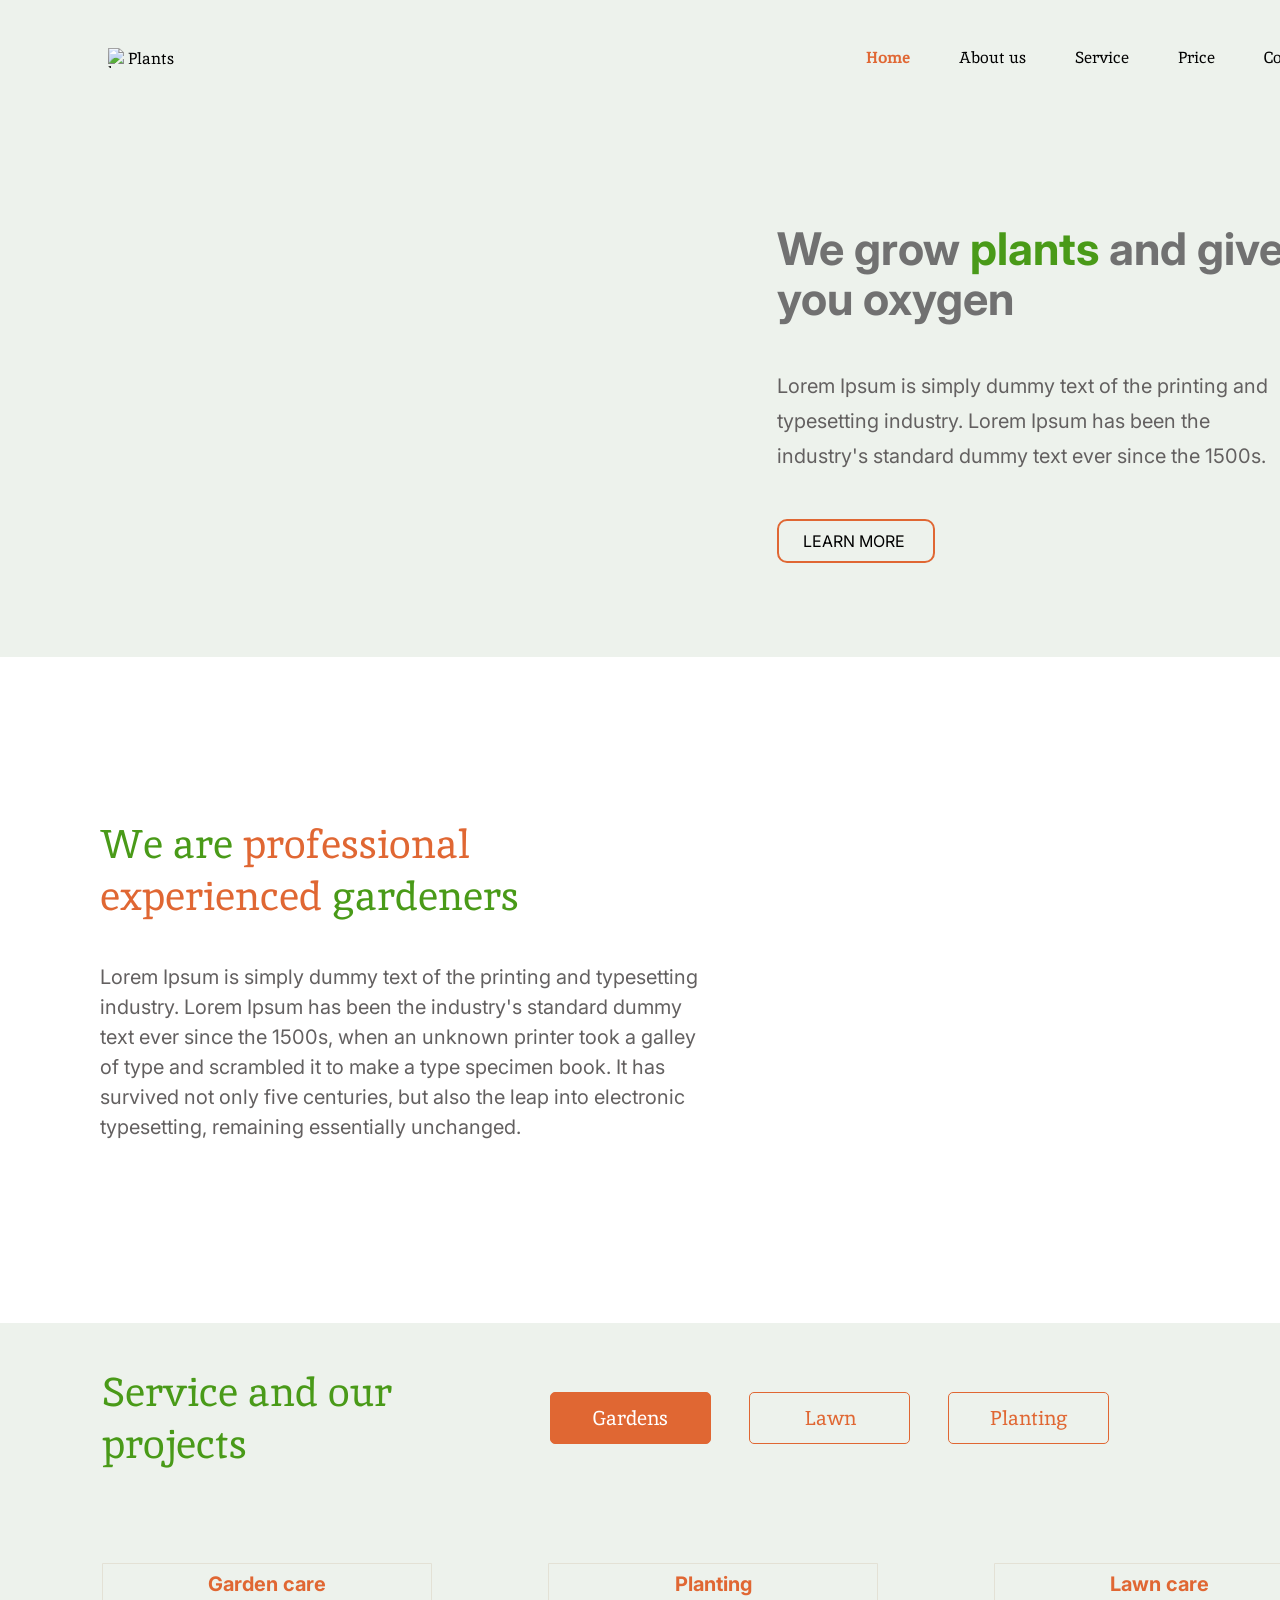
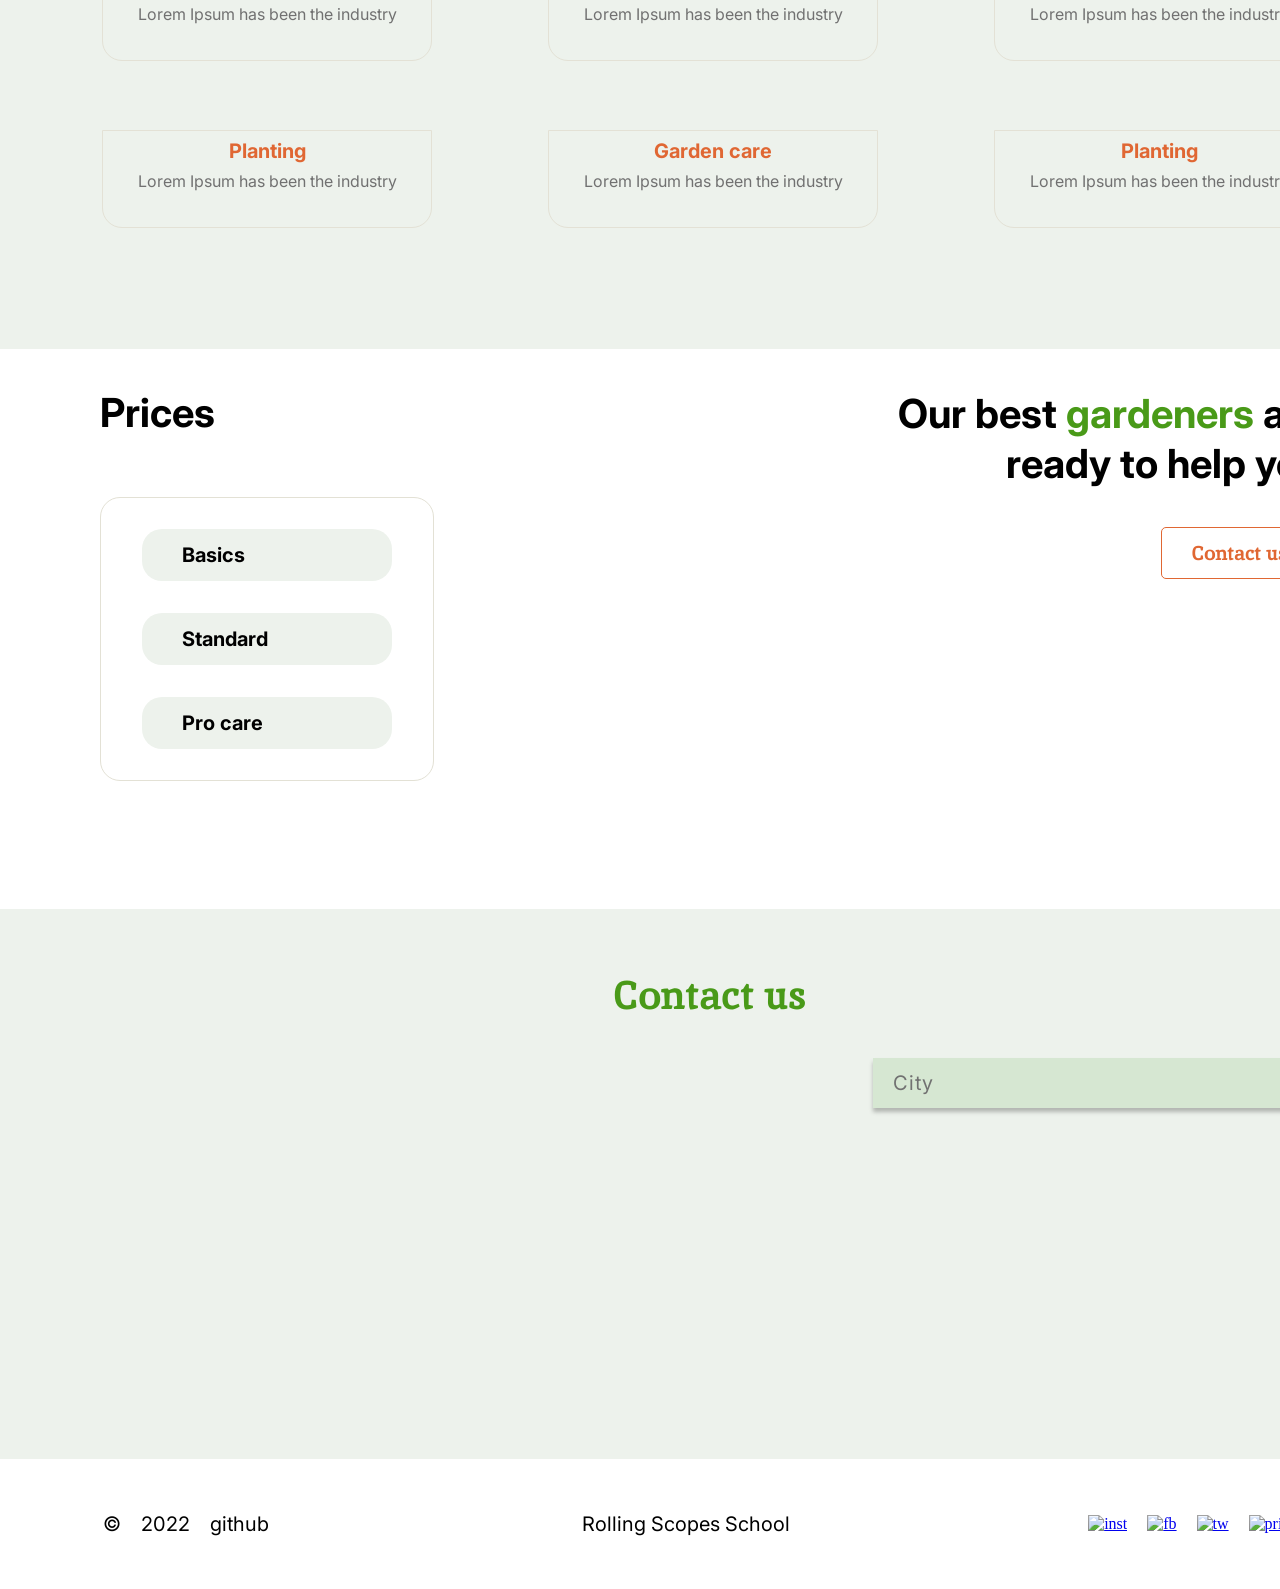
==== plants/index.html @ 7072e26f "Merge pull request #7 from rolling-scopes-school/plants-part2 Plants#2" ====
<!DOCTYPE html>
<html lang="en">

<head>
	<meta charset="UTF-8">
	<meta http-equiv="X-UA-Compatible" content="IE=edge">
	<meta name="viewport" content="width=device-width, initial-scale=1.0">
	<link rel="icon" href="image/logo_vector.svg" type="image/x-icon">
	<link rel="stylesheet" href="style.css">
	<title>Plants</title>
</head>

<body class="body">
	<header class="header">
		<div class="header__navbar">
			<div class="header__logo"><img src="image/logo_vector.svg" alt="logo" width="20" height="20"><a class="header__logo-link" href="#">Plants</a></div>
			<nav>
				<ul class="header__nav">
					<li><a class="header__link header__link_active" href="#">Home</a></li>
					<li><a class="header__link" href="#about">About us</a></li>
					<li><a class="header__link" href="#service">Service</a></li>
					<li><a class="header__link" href="#price">Price</a></li>
					<li><a class="header__link" href="#contacts">Contacts</a></li>
				</ul>
			</nav>
			<div class="header__burger">
				<span></span>
				<span></span>
				<span></span>
				<span></span>
			</div>
		</div>
	</header>
	<main class="main">
		<section class="header">
			<div class="welcome">
				<div class="welcome__card">
					<h1 class="welcome__title">We grow <span class="welcome__title welcome__title_color_green">plants</span> and
						give you oxygen
					</h1>
					<p class="welcome__paragraph">Lorem Ipsum is simply dummy text of the printing and typesetting industry. Lorem
						Ipsum has been the industry's standard dummy text ever since the 1500s.</p>
					<button class="welcome__button">Learn more</button>
				</div>
			</div>
		</section>
		<section class="about" id="about">
			<div class="about__section">
				<div class="about__card">
					<h2 class="about__title">We are <span class="about__title about__title_color_orange">professional
							experienced</span> gardeners</h2>
					<p class="about__paragraph">Lorem Ipsum is simply dummy text of the printing and typesetting industry. Lorem
						Ipsum has been the industry's standard dummy text ever since the 1500s, when an unknown printer took a
						galley of type and scrambled it to make a type specimen book. It has survived not only five centuries, but
						also the leap into electronic typesetting, remaining essentially unchanged.</p>
				</div>
			</div>
		</section>
		<section class="service" id="service">
			<div class="service__content">
				<h2 class="service__title">Service and our projects</h2>
				<div class="service__btns">
					<button class="service__btn service__btn_active">Gardens</button>
					<button class="service__btn">Lawn</button>
					<button class="service__btn">Planting</button>
				</div>
			</div>
			<ul class="service__services">
				<li class="service__service-item">
					<picture>
						<source srcset="image/tablet/first.png" media="(max-width: 768px)">
						<img src="image/first.png" alt="first">
					</picture>
					<div class="service__rectangle">
						<h3 class="service__subtitle">Garden care</h3>
						<p class="service__paragraph">Lorem Ipsum has been the industry</p>
					</div>
				</li>
				<li class="service__service-item">
					<picture>
						<source srcset="image/tablet/first1.png" media="(max-width: 768px)">
						<img src="image/first1.png" alt="first">
					</picture>
					<div class="service__rectangle">
						<h3 class="service__subtitle">Planting</h3>
						<p class="service__paragraph">Lorem Ipsum has been the industry</p>
					</div>
				</li>
				<li class="service__service-item">
					<picture>
						<source srcset="image/tablet/first2.png" media="(max-width: 768px)">
						<img src="image/first2.png" alt="first">
					</picture>
					<div class="service__rectangle">
						<h3 class="service__subtitle">Lawn care</h3>
						<p class="service__paragraph">Lorem Ipsum has been the industry</p>
					</div>
				</li>
				<li class="service__service-item">
					<picture>
						<source srcset="image/tablet/first3.png" media="(max-width: 768px)">
						<img src="image/first3.png" alt="first">
					</picture>
					<div class="service__rectangle">
						<h3 class="service__subtitle">Planting</h3>
						<p class="service__paragraph">Lorem Ipsum has been the industry</p>
					</div>
				</li>
				<li class="service__service-item">
					<picture>
						<source srcset="image/tablet/first4.png" media="(max-width: 768px)">
						<img src="image/first4.png" alt="first">
					</picture>
					<div class="service__rectangle">
						<h3 class="service__subtitle">Garden care</h3>
						<p class="service__paragraph">Lorem Ipsum has been the industry</p>
					</div>
				</li>
				<li class="service__service-item">
					<picture>
						<source srcset="image/tablet/first5.png" media="(max-width: 768px)">
						<img src="image/first5.png" alt="first">
					</picture>
					<div class="service__rectangle">
						<h3 class="service__subtitle">Planting</h3>
						<p class="service__paragraph">Lorem Ipsum has been the industry</p>
					</div>
				</li>
			</ul>
		</section>
		<section class="prices" id="price">
			<div class="prices__wrapper">
				<div>
					<h2 class="prices__title">Prices</h2>
					<div class="prices__card">
						<ul class="prices__items">
							<li class="prices__item prices__item_type_bas" tabindex="1"></li>
							<li class="prices__item prices__item_active">
								<p class="prices__subtitle">Basics</p>
								<p class="prices__paragraph">Release of Letraset sheets containing Lorem Ipsum passages, and more recently</p>
								<p class="prices__price"><span class="prices__price prices__price_color_orange">$15</span> / per hour</p>
								<button class="prices__order">Order</button>
							</li>
							<li class="prices__item prices__item_type_stand" tabindex="1"></li>
							<li class="prices__item prices__item_active">
								<p class="prices__subtitle">Standard</p>
								<p class="prices__paragraph">Release of Letraset sheets containing Lorem Ipsum passages, and more recently</p>
								<p class="prices__price"><span class="prices__price prices__price_color_orange">$25</span> / per hour</p>
								<button class="prices__order">Order</button>
							</li>
							<li class="prices__item prices__item_type_pro" tabindex="1"></li>
							<li class="prices__item prices__item_active">
								<p class="prices__subtitle">Pro care</p>
								<p class="prices__paragraph">Release of Letraset sheets containing Lorem Ipsum passages, and more recently</p>
								<p class="prices__price"><span class="prices__price prices__price_color_orange">$35</span> / per hour</p>
								<button class="prices__order">Order</button>
							</li>
						</ul>
					</div>
				</div>
				<div class="prices__contact">
					<h3 class="prices__second-title">Our best <span class="prices__second-title-word prices__second-title-word_marker_separation">gardeners</span> are ready to help you</h3>
					<button class="prices__button">Contact us</button>
				</div>
			</div>
		</section>
		<section class="contacts" id="contacts">
			<h2 class="contacts__title">Contact us</h2>
			<select class="contacts__select contacts__select_city" name="contacts" id="contact">
				<option class="contacts__option" value="City" hidden selected>City</option>
				<option class="contacts__option" value="Canandaigua">Canandaigua, NY</option>
				<option class="contacts__option" value="New York City">New York City</option>
				<option class="contacts__option" value="Yonkers">Yonkers, NY</option>
				<option class="contacts__option" value="Sherrill">Sherrill, NY</option>
			</select>
		</section>
	</main>
	<footer class="footer">
		<div class="footer__wrapper">
			<ul class="footer__data">
				<li>©</li>
				<li>2022</li>
				<li><a class="footer__link" href="https://github.com/EvgeniiyaR" target="_blank">github</a></li>
			</ul>
			<a class="footer__rs" href="https://rs.school/js-stage0/" target="_blank">Rolling Scopes School</a>
			<ul class="footer__social">
				<li><a href="#"><img src="image/inst1.svg" alt="inst"></a></li>
				<li><a href="#"><img src="image/fb1.svg" alt="fb"></a></li>
				<li><a href="#"><img src="image/tw1.svg" alt="tw"></a></li>
				<li><a href="#"><img src="image/pinterest1.svg" alt="printerest"></a></li>
			</ul>
		</div>
	</footer>
	<script src="script.js"></script>
</body>

</html>
---- plants/style.css ----
@import url('https://fonts.googleapis.com/css2?family=Inika:wght@400;700&family=Inter:wght@300;400;700&display=swap');

html {
	scroll-behavior: smooth;
	box-sizing: border-box;
}

.body {
	margin: 0;
	padding: 0;
}

.header {
	background-color: #EDF2EC;
	width: 1440px;
	margin: 0 auto;
}

.header__navbar {
	padding: 33px 109px 50px 105px;
	margin: 0 auto;
	width: 1220px;
	display: flex;
	align-items: center;
	justify-content: space-between;
}

.header__logo {
	display: flex;
}

.header__logo-link {
	margin: 0;
	font-family: 'Inika', serif;
	font-style: normal;
	font-weight: 400;
	font-size: 16px;
	line-height: 21px;
	color: #000000;
	text-decoration: none;
}

.header__nav {
	margin: 0;
	padding: 0;
	display: flex;
	list-style: none;
	gap: 49px;
	justify-content: space-between;
}

.header__link {
	text-decoration: none;
	color: black;
	font-family: 'Inika', serif;
	font-style: normal;
	font-weight: 400;
	font-size: 16px;
	line-height: 50px;
}

.header__link_active {
	color: #E06733;
	font-weight: 700;
}

.header__burger {
	display: none;
}

.welcome {
	padding: 91px 114px 94px;
	display: flex;
	justify-content: flex-end;
	background-image: url(image/leafs.png);
	background-repeat: no-repeat;
	background-position: top 57px left 100px;
	background-size: 448.8px 407.36px;
}

.welcome__card {
	display: flex;
	flex-direction: column;
	gap: 45px;
}

.welcome__title {
	margin: 0;
	max-width: 549px;
	font-family: 'Inter', sans-serif;
	font-style: normal;
	font-weight: 700;
	font-size: 45px;
	line-height: 50px;
	color: #717171;
}

.welcome__title_color_green {
	color: #499A18;
}

.welcome__paragraph {
	margin: 0;
	max-width: 525.44px;
	font-family: 'Inter', sans-serif;
	font-style: normal;
	font-weight: 400;
	font-size: 20px;
	line-height: 35px;
	color: #636060;
}

.welcome__button {
	background-color: #EDF2EC;
	padding: 10px 25px 10px 20px;
	border: 2px solid #E06733;
	border-radius: 10px;
	width: 158px;
	font-family: 'Inter', sans-serif;
	font-style: normal;
	font-weight: 400;
	font-size: 16px;
	line-height: 20px;
	text-transform: uppercase;
}

.welcome__button:hover {
	background-color: #E06733;
	color: white;
	transition-duration: 1s;
}

.about {
	background-color: white;
	width: 1440px;
	margin: 0 auto;
}

.about__section {
	width: 1222px;
	padding: 161px 100px 155px;
	background-image: url(image/houseplant1.png);
	background-repeat: no-repeat;
	background-position: top 92px right 100px;
	background-size: 464px 479px;
}

.about__card {
	display: flex;
	flex-direction: column;
	gap: 40px;
	height: 350px;
}

.about__title {
	margin: 0;
	font-family: 'Inika', serif;
	font-style: normal;
	font-weight: 400;
	font-size: 40px;
	line-height: 52px;
	color: #499A18;
	max-width: 463px;
}

.about__title_color_orange {
	color: #E06733;
}

.about__paragraph {
	margin: 0;
	font-family: 'Inter', sans-serif;
	font-style: normal;
	font-weight: 400;
	font-size: 20px;
	line-height: 30px;
	color: #636060;
	max-width: 605px;
}

.service {
	background-color: #EDF2EC;
	width: 1440px;
	margin: 0 auto;
}

.service__content {
	width: 1222px;
	padding: 43px 102px 79px;
	display: flex;
	align-items: center;
}

.service__title {
	margin: 0;
	font-family: 'Inika', serif;
	font-style: normal;
	font-weight: 400;
	font-size: 40px;
	line-height: 52px;
	color: #499A18;
	max-width: 306px;;
}

.service__btns {
	display: flex;
	gap: 38px;
	padding: 0 0 0 142px;
}

.service__btn {
	background-color: #EDF2EC;
	border: 1px solid #E06733;
	border-radius: 5px;
	padding: 12px 40px;
	width: 161px;
	font-family: 'Inika', serif;
	font-style: normal;
	font-weight: 400;
	font-size: 20px;
	line-height: 26px;
	color: #E06733;
}

.service__btn_active {
	background-color: #E06733;
	color: white;
}

.service__services {
	width: 1222px;
	padding: 0 102px 121px;
	display: flex;
	flex-wrap: wrap;
	justify-content: space-between;
	gap: 55px;
	list-style: none;
	margin: 0;
}

.service__service-item {
	width: 330px;
	margin: 0;
	padding: 0;
}

.service__rectangle {
	border: 1px solid #E3E1D5;
	border-radius: 0px 0px 20px 20px;
	padding: 10px 0 36px;
	margin: -4px 0 0;
	display: flex;
	flex-direction: column;
	gap: 10px;
}

.service__subtitle {
	margin: 0;
	font-family: 'Inter', sans-serif;
	font-style: normal;
	font-weight: 700;
	font-size: 20px;
	line-height: 20px;
	text-align: center;
	color: #E06733;
}

.service__paragraph {
	margin: 0;
	font-family: 'Inter', sans-serif;
	font-style: normal;
	font-weight: 400;
	font-size: 16px;
	line-height: 20px;
	color: #717171;
	text-align: center;
}

.prices {
	background-color: white;
	width: 1440px;
	margin: 0 auto;
}

.prices__wrapper {
	width: 1222px;
	height: 560px;
	padding: 0 100px;
	display: flex;
	justify-content: space-between;
	background-image: url(image/leafs1.png);
	background-repeat: no-repeat;
	background-position: top 270.01px right 90px;
}

.prices__title {
	padding: 40px 0 0;
	margin: 0;
	font-family: 'Inter', sans-serif;
	font-style: normal;
	font-weight: 700;
	font-size: 40px;
	line-height: 48px;
	color: #000000;
}

.prices__card {
	box-sizing: border-box;
	border: 1px solid #E3E1D5;
	border-radius: 20px;
	width: 334px;
	margin: 60px 0 128.98px;
}

.prices__items {
	box-sizing: border-box;
	margin: 0;
	padding: 31px 41px;
	list-style: none;
	display: flex;
	flex-direction: column;
	gap: 32px;
	border: 0;
}

.prices__item:not(:focus){
	box-sizing: border-box;
	margin: 0;
	font-family: 'Inter', sans-serif;
	font-style: normal;
	font-weight: 700;
	font-size: 20px;
	line-height: 20px;
	color: #000000;
	background-color: #EDF2EC;
	border-radius: 20px;
	padding: 16px 110px 16px 40px;
	width: 250px;
	background-image: url(image/accordion_btn1.svg);
	background-repeat: no-repeat;
	background-position: top 17px right 40px;
}

.prices__item_type_bas:not(:focus)::before {
	content: 'Basics';
}

.prices__item_type_stand:not(:focus)::before {
	content: 'Standard';
}

.prices__item_type_pro:not(:focus)::before {
	content: 'Pro care';
}

.prices__item:focus::before {
	content: none;
}

.prices__item_active {
	display: none;
}

.prices__item:focus + .prices__item_active {
	background-image: url(image/accordion_btn2.svg);
	background-repeat: no-repeat;
	background-position: top 17px right 40px;
	background-color: #D6E7D2;
	display: block;
	margin: -34px 0 0;
}

.prices__subtitle {
	margin: 0;
	padding: 0 0 12px 0;
	font-family: 'Inter', sans-serif;
	font-style: normal;
	font-weight: 700;
	font-size: 20px;
	line-height: 20px;
	color: #000000;
}

.prices__paragraph {
	margin: 0;
	padding: 6px 0;
	min-width: 169px;
	border-top: 0.5px solid #AEA1A1;
	font-family: 'Inter', sans-serif;
	font-style: normal;
	font-weight: 300;
	font-size: 10px;
	line-height: 10px;
	color: #717171;
}

.prices__price {
	margin: 0;
	font-family: 'Inter', sans-serif;
	font-style: normal;
	font-weight: 700;
	font-size: 12px;
	line-height: 20px;
}

.prices__price_color_orange {
	color: #E06733;
}

.prices__order {
	font-family: 'Inter', sans-serif;
	font-style: normal;
	font-weight: 700;
	font-size: 14px;
	line-height: 20px;
	color: #717171;
	background: #FFFFFF;
	border-radius: 10px;
	border: 1px;
	padding: 3px 20px;
	margin: 12px 0 0;
}

.prices__contact {
	display: flex;
	flex-direction: column;
	gap: 38px;
	align-items: flex-end;
}

.prices__second-title {
	padding: 40px 0 0;
	margin: 0;
	font-family: 'Inter', sans-serif;
	font-style: normal;
	font-weight: 700;
	font-size: 40px;
	line-height: 50px;
	text-align: right;
	color: #000000;
	max-width: 452px;
}

.prices__second-title-word_marker_separation {
	color: #499A18;
}

.prices__button {
	border: 1px solid #E06733;
	border-radius: 5px;
	padding: 12px 33.96px 12px 30.04px;
	background-color: white;
	justify-self: flex-end;
	font-family: 'Inika', serif;
	font-style: normal;
	font-weight: 700;
	font-size: 20px;
	line-height: 26px;
	color: #E06733;
}

.prices__button:hover {
	background-color: #E06733;
	color: white;
	transition-duration: 1s;
}

.contacts {
	width: 1440px;
	margin: 0 auto;
	background-color: #EDF2EC;
	background-image: url(image/contact_woman1.png);
	background-repeat: no-repeat;
	background-position: bottom 0 left 100px;
	display: flex;
	flex-direction: column;
	gap: 37px;
	min-height: 550px;
}

.contacts__title {
	padding: 60px 20px 0 0;
	margin: 0;
	color: #499A18;
	font-family: 'Inika', serif;
	font-style: normal;
	font-weight: 700;
	font-size: 40px;
	line-height: 52px;
	text-align: center;
}

.contacts__select {
	width: 450px;
	align-self: flex-end;
	margin: 0 117px 0 0;
	border-radius: 0px;
	padding: 5px 226px 5px 20px;
	background: #D6E7D2;
	box-shadow: 0px 4px 4px rgba(0, 0, 0, 0.25);
	-moz-appearance: none;
	-webkit-appearance: none;
	appearance: none;
	background-image: url(image/accordion_btn.svg);
	background-repeat: no-repeat;
	background-position: top 17px right 35px;
	border: none;
	font-family: 'Inter', sans-serif;
	font-style: normal;
	font-weight: 400;
	font-size: 20px;
	line-height: 40px;
	letter-spacing: 0.05em;
	color: #717171;
}

.contacts__select:focus {
	background-image: url(image/arrow.svg);
	background-repeat: no-repeat;
	background-position: top 17px right 35px;
	background-color: #C1E698;
	outline: none;
	box-shadow: none;
}

.contacts__option {
	background-color: #DCE9D9;
	font-family: 'Inter', sans-serif;
	font-style: normal;
	font-weight: 400;
	font-size: 16px;
	line-height: 40px;
	letter-spacing: 0.05em;
	color: #499A18;
	padding: 12px 0 12px 41px;
	outline: none;
	border: 0;
	min-height: 234px;
}

.footer {
	background-color: white;
	margin: 40px auto;
	width: 1440px;
}

.footer__wrapper {
	display: flex;
	justify-content: space-between;
	align-items: center;
	padding: 0 115px 0 103px;
}

.footer__data {
	display: flex;
	gap: 20px;
	list-style: none;
	margin: 0;
	font-family: 'Inter', sans-serif;
	font-style: normal;
	font-weight: 400;
	font-size: 20px;
	line-height: 50px;
	padding: 0;
}

.footer__link {
	text-decoration: none;
	color: #000000;
}

.footer__rs {
	margin: 0;
	text-decoration: none;
	color: black;
	font-family: 'Inter';
	font-style: normal;
	font-weight: 400;
	font-size: 20px;
	line-height: 50px;
	color: #000000;
	padding: 0 0 0 15px;
}

.footer__social {
	display: flex;
	gap: 20px;
	list-style: none;
	margin: 0;
	padding: 0;
}

@media (max-width: 768px) {
	.header {
		width: 768px;
	}

	.header__navbar {
		width: 668px;
		padding: 35px 15px 28px 7px;
	}

	.header__nav {
		gap: 46px;
	}

	.welcome {
		justify-content: flex-start;
		background-position: top 40px left 438px;
		background-size: 280px 254.15px;
		padding: 43px 51px 70px;
	}

	.welcome__card {
		max-width: 341px;
		gap: 33px;
	}

	.welcome__title {
		font-size: 35px;
	}

	.welcome__paragraph {
		font-size: 16px;
		line-height: 25px;
		margin: 0 4px;
	}

	.about {
		width: 768px;
	}

	.about__section {
		width: 668px;
		min-height: 743px;
		padding: 40px 50px 0;
		background-position: top 430px left 259px;
    background-size: 250px 258px;
	}

	.about__card {
		display: flex;
		flex-direction: column;
		align-items: center;
		gap: 51px;
		height: 350px;
	}

	.about__title {
		font-size: 35px;
		line-height: 45.61px;
		max-width: 423px;
		text-align: center;
	}

	.about__paragraph {
		max-width: 668px;
	}

	.service {
		width: 768px;
		min-height: 1780px;
	}

	.service__content {
		width: 668px;
		padding: 60px 49px 40px;
		flex-direction: column;
		align-items: flex-start;
		gap: 42px;
	}

	.service__title {
		font-size: 35px;
		line-height: 45.61px;
	}

	.service__btns {
		padding: 0;
	}

	.service__services {
    width: 668px;
    padding: 0 50px 70px;
    display: flex;
    flex-wrap: wrap;
    justify-content: space-between;
    row-gap: 137px;
    list-style: none;
    margin: 0;
	}

	.service__service-item {
		width: 280px;
		height: 350px;
	}

	.service__service-item img {
		object-fit: cover;
		width: 100%;
		height: 100%;
	}

	.service__rectangle {
		align-items: center;
		padding: 10px 0 18px;
	}

	.service__paragraph {
		max-width: 201px;
	}

	.prices {
		width: 768px;
	}

	.prices__wrapper {
		width: 668px;
		height: 585px;
		padding: 0 0 0 51px;
		background-position: top 322px right -11px;
	}

	.prices__title {
		font-size: 35px;
		line-height: 42.36px;
		margin: 0 14px;
	}

	.prices__items {
		gap: 29px;
	}

	.prices__contact {
		gap: 26.59px;
	}

	.prices__second-title {
		font-size: 25px;
		line-height: 35px;
		padding: 140px 0 0;
		max-width: 296px;
	}

	.contacts {
		width: 768px;
		background-position: bottom 0 left 294px;
		background-size: 200px 248.49px;
		gap: 100px;
		min-height: 739px;
	}

	.contacts__title {
		padding: 40px 6px 0 0;
	}

	.contacts__select {
		margin: 0 159px;
	}

	.footer {
		margin: 0;
		width: 768px;
	}

	.footer__wrapper {
		flex-direction: column;
		padding: 20px 9px 18px 0;
		gap: 7px;
	}

	.footer__rs {
		margin: -15px 9px 0 0;
	}

	.footer__link {
		margin: 0 -7px 0 0;
	}
}

@media (max-width: 380px) {

	@keyframes menu {
		from {
			transform: translateX(500px);
		}

		to {
			transform: translateX(0);
		}
	}

	@keyframes menu-close {
		from {
			transform: translateX(0);
		}

		to {
			transform: translateX(500px);
		}
	}

	.main_blur {
		position: relative;
		z-index: -1;
		filter: blur(10px);
	}

	.header {
		width: 380px;
	}

	.header__navbar {
		width: 330px;
		padding: 39px 2px 37px 0;
	}

	.header__nav {
		gap: 46px;
		display: none;
		max-height: 0;
		/* transition: 5s ease max-height; */
	}

	.header__nav_active {
		row-gap: 0;
		display: flex;
		flex-wrap: wrap;
		margin: 0 auto;
    width: 330px;
    justify-content: center;
		opacity: 1;
		/* max-height: 100%; */
		/* transition: 1s ease max-height; */
	}

	.header__nav_open {
		animation: menu 900ms;
		opacity: 1;
		visibility: visible;
    /* transform: scale(1); */
	}

	.header__nav_close {
		animation: menu-close 900ms;
		opacity: 1;
		visibility: visible;
    /* transform: scale(0); */
	}

	.header__burger {
		display: block;
		width: 40px;
		height: 24px;
		margin-left: 10px;
		display: flex;
		flex-direction: column;
		gap: 5px;
		margin: -4px 0 0 0;
		cursor: pointer;
	}

	.header__burger span {
		transition: all .3s;
	}

	.header__burger_first {
		transform: translate(0, 10px) rotate(45deg);
	}

	.header__burger_middle {
		transform: scale(0);
	}

	.header__burger_last {
		transform: translate(0, -10px) rotate(-45deg);
	}

	.header__burger span {
    height: 2px;
    width: 100%;
    background: #717171;
	}

	.welcome {
		justify-content: center;
		padding: 24px 3px 0 0;
		background-image: none;
	}

	.welcome__card {
		max-width: 330px;
		gap: 20px;
	}

	.welcome__title {
		font-size: 25px;
    line-height: 35px;
	}

	.welcome__button {
		width: 104px;
		font-size: 10px;
		padding: 5px 18px 5px 16px;
		height: 34px;
		margin: 6px 0 24px 0;
	}

	.welcome__paragraph {
		margin: 0;
	}

	.about {
		width: 380px;
		min-height: 516px;
	}

	.about__section {
		width: 330px;
		min-height: 486px;
		padding: 30px 25px 0;
		background-position: top 339px left 115px;
    background-size: 150px 147px;
	}

	.about__card {
		display: flex;
		flex-direction: column;
		align-items: center;
		gap: 14.55px;
		height: 350px;
	}

	.about__title {
		font-size: 25px;
		line-height: 32.57px;
		max-width: 288px;
		text-align: center;
	}

	.about__paragraph {
		max-width: 330px;
		font-size: 15px;
		line-height: 25px;
	}

	.service {
		width: 380px;
		min-height: 3150px;
	}

	.service__content {
		width: 330px;
		padding: 30px 25px;
		flex-direction: column;
		align-items: flex-start;
		gap: 39px;
	}

	.service__title {
		font-size: 25px;
		line-height: 32.57px;
		max-width: 187px;
	}

	.service__btns {
		padding: 0;
		flex-wrap: wrap;
		gap: 10px;
	}

	.service__btn {
		max-width: 121px;
		padding: 0;
		font-size: 15px;
    line-height: 19.54px;
		height: 35px;
		text-align: center;
	}

	.service__services {
    width: 279px;
    padding: 10px 0 27px 52px;
    display: flex;
    flex-wrap: wrap;
    justify-content: space-between;
    row-gap: 134px;
    list-style: none;
    margin: 0;
	}

	.service__service-item {
		width: 280px;
		height: 350px;
	}

	.service__service-item img {
		object-fit: cover;
		width: 100%;
		height: 100%;
    border-radius: 20px 20px 0px 0px;
	}

	.service__rectangle {
		align-items: center;
		padding: 10px 0 18px;
	}

	.service__paragraph {
		max-width: 201px;
	}

	.prices {
		width: 380px;
	}

	.prices__wrapper {
		width: 230px;
		height: 512px;
		padding: 0 0 0 16px;
		background-image: none;
		flex-direction: column;
		margin: 0 auto;
		justify-content: start;
	}

	.prices__title {
		font-size: 25px;
		line-height: 30.26px;
		margin: 0;
		padding: 25px 14px 0 0;
		text-align: center;
	}

	.prices__items {
		gap: 11px;
		align-items: center;
		padding: 29px 22px;
	}

	.prices__card {
		width: 224px;
		height: 235px;
    margin: 36px -4px 19px;
	}

	.prices__item:not(:focus) {
		width: 180px;
		font-size: 15px;
		padding: 15.91px 61px 15.91px 30px;
	}

	.prices__contact {
		gap: 14px;
		align-items: center;
	}

	.prices__second-title {
		font-size: 20px;
		line-height: 35px;
		padding: 0 14px 0 0;
		width: 250px;
		text-align: center;
	}

	.prices__button {
		padding: 6px 24px;
    margin: 8px -38px 0 -54px;
		font-size: 15px;
    line-height: 19.54px;
	}

	.contacts {
		width: 380px;
		background-position: bottom 0 left 139px;
		background-size: 100px 124.25px;
		gap: 80px;
		min-height: 445px;
	}

	.contacts__title {
		padding: 24px 4px 0 0;
		font-size: 25px;
    line-height: 32.57px;
	}

	.contacts__select {
		margin: 2px 42px;
		width: 300px;
		background-position: top 17px right 20px;
	}

	.footer {
		margin: 0;
		width: 380px;
	}

	.footer__wrapper {
		flex-direction: column;
		padding: 8px 8px 18px 0;
		gap: 1px;
	}

	.footer__rs {
		margin: -10px 8px 0 0;
	}

	.footer__link {
		margin: 0 -7px 0 0;
	}
}
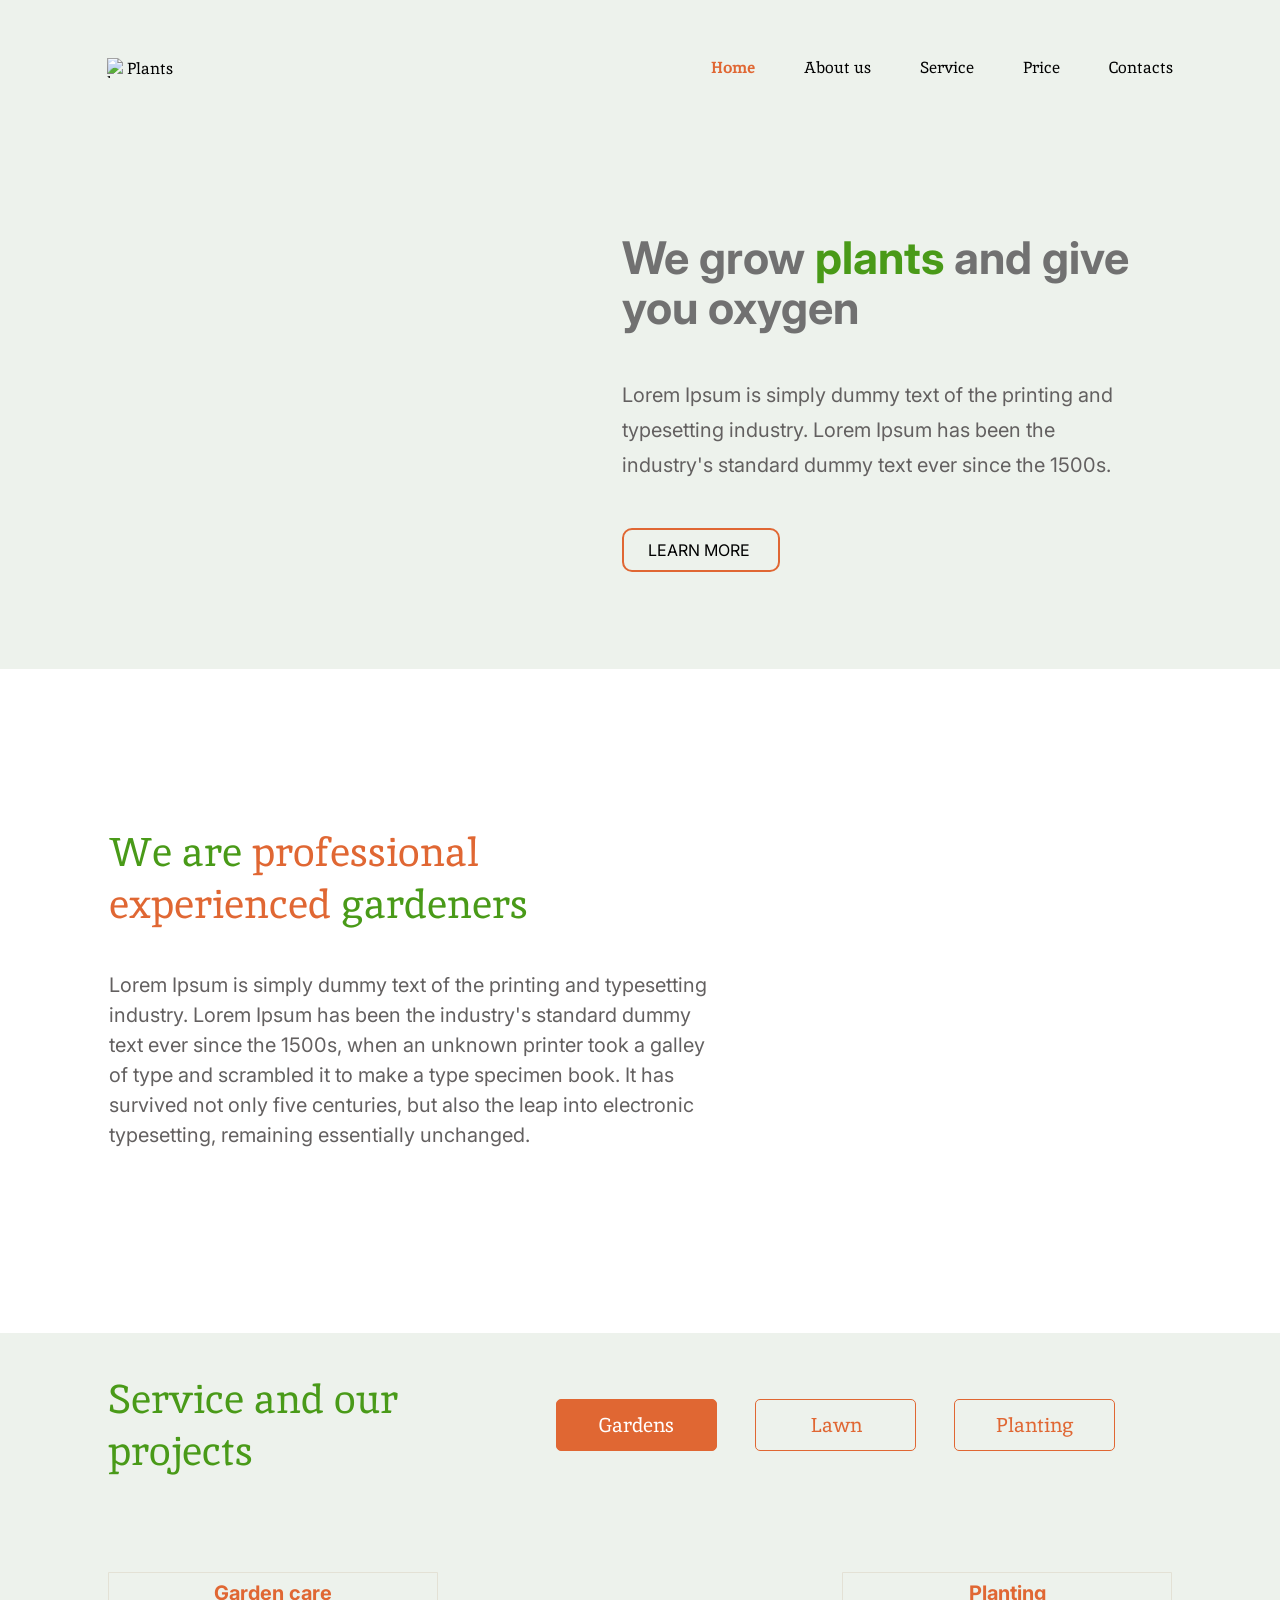
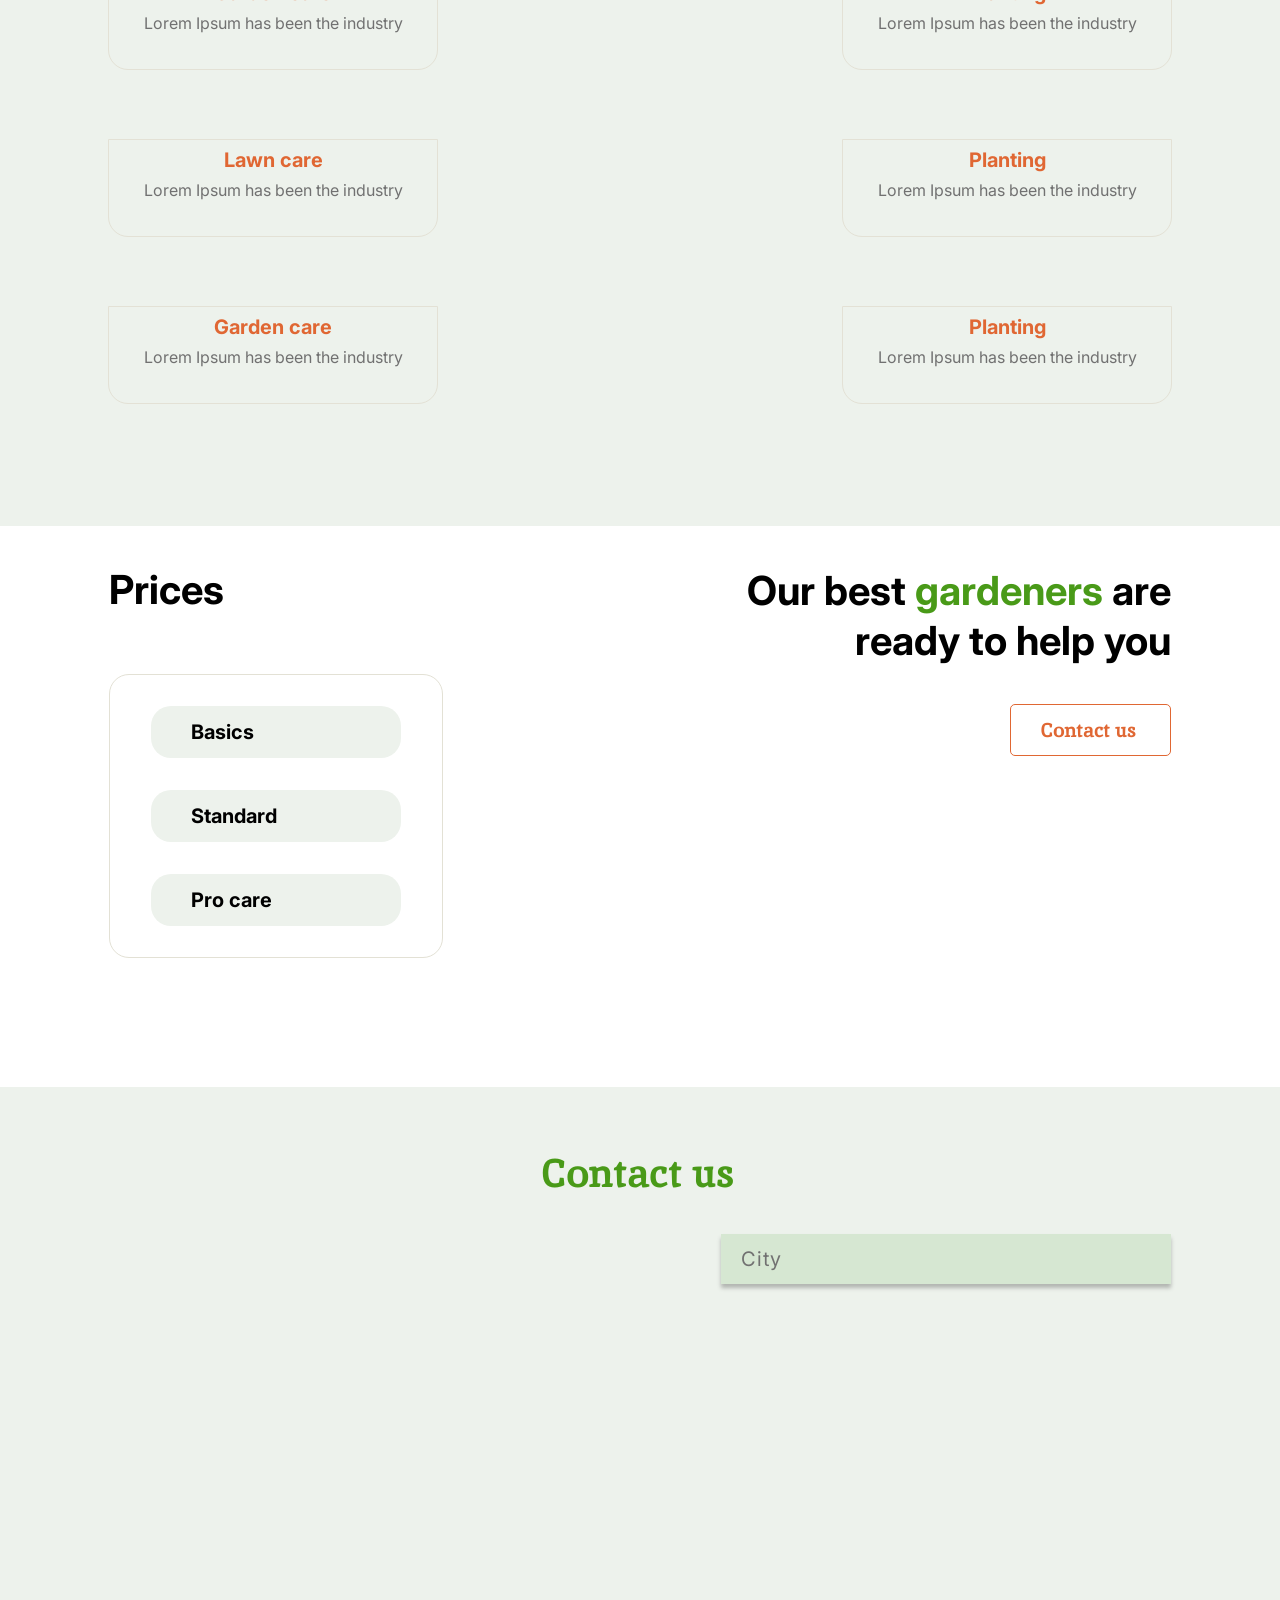
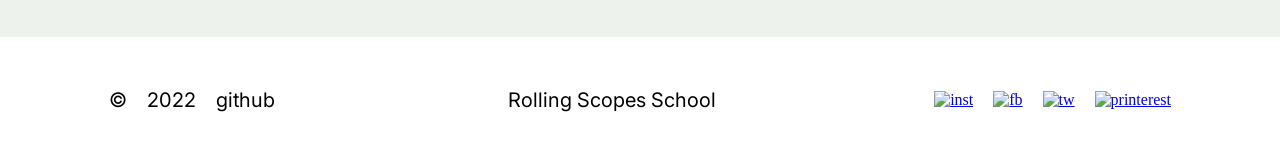
==== commit f6f48b02: "Merge pull request #9 from rolling-scopes-school/plants-part2 Plants" ====
--- a/plants/index.html
+++ b/plants/index.html
@@ -130,7 +130,7 @@
 		</section>
 		<section class="prices" id="price">
 			<div class="prices__wrapper">
-				<div>
+				<div class="prices__left">
 					<h2 class="prices__title">Prices</h2>
 					<div class="prices__card">
 						<ul class="prices__items">
--- a/plants/style.css
+++ b/plants/style.css
@@ -1,4 +1,24 @@
 @import url('https://fonts.googleapis.com/css2?family=Inika:wght@400;700&family=Inter:wght@300;400;700&display=swap');
+
+@keyframes menu {
+	from {
+		transform: translateX(500px);
+	}
+
+	to {
+		transform: translateX(0);
+	}
+}
+
+@keyframes menu-close {
+	from {
+		transform: translateX(0);
+	}
+
+	to {
+		transform: translateX(500px);
+	}
+}
 
 html {
 	scroll-behavior: smooth;
@@ -12,14 +32,12 @@
 
 .header {
 	background-color: #EDF2EC;
-	width: 1440px;
+	max-width: 1440px;
 	margin: 0 auto;
 }
 
 .header__navbar {
-	padding: 33px 109px 50px 105px;
-	margin: 0 auto;
-	width: 1220px;
+	padding: 43px 107px;
 	display: flex;
 	align-items: center;
 	justify-content: space-between;
@@ -69,7 +87,7 @@
 }
 
 .welcome {
-	padding: 91px 114px 94px;
+	padding: 97px 109px;;
 	display: flex;
 	justify-content: flex-end;
 	background-image: url(image/leafs.png);
@@ -132,16 +150,15 @@
 
 .about {
 	background-color: white;
-	width: 1440px;
+	max-width: 1440px;
 	margin: 0 auto;
 }
 
 .about__section {
-	width: 1222px;
-	padding: 161px 100px 155px;
+	padding: 157px 109px;
 	background-image: url(image/houseplant1.png);
 	background-repeat: no-repeat;
-	background-position: top 92px right 100px;
+	background-position: top 92px right 109px;
 	background-size: 464px 479px;
 }
 
@@ -180,13 +197,12 @@
 
 .service {
 	background-color: #EDF2EC;
-	width: 1440px;
+	max-width: 1440px;
 	margin: 0 auto;
 }
 
 .service__content {
-	width: 1222px;
-	padding: 43px 102px 79px;
+	padding: 40px 108px;
 	display: flex;
 	align-items: center;
 }
@@ -206,6 +222,7 @@
 	display: flex;
 	gap: 38px;
 	padding: 0 0 0 142px;
+	flex-wrap: wrap;
 }
 
 .service__btn {
@@ -228,8 +245,7 @@
 }
 
 .service__services {
-	width: 1222px;
-	padding: 0 102px 121px;
+	padding: 41px 108px 122px;
 	display: flex;
 	flex-wrap: wrap;
 	justify-content: space-between;
@@ -278,14 +294,12 @@
 
 .prices {
 	background-color: white;
-	width: 1440px;
+	max-width: 1440px;
 	margin: 0 auto;
 }
 
 .prices__wrapper {
-	width: 1222px;
-	height: 560px;
-	padding: 0 100px;
+	padding: 0 109px;
 	display: flex;
 	justify-content: space-between;
 	background-image: url(image/leafs1.png);
@@ -466,12 +480,12 @@
 }
 
 .contacts {
-	width: 1440px;
+	max-width: 1440px;
 	margin: 0 auto;
 	background-color: #EDF2EC;
 	background-image: url(image/contact_woman1.png);
 	background-repeat: no-repeat;
-	background-position: bottom 0 left 100px;
+	background-position: bottom 0 left 110px;
 	display: flex;
 	flex-direction: column;
 	gap: 37px;
@@ -479,7 +493,7 @@
 }
 
 .contacts__title {
-	padding: 60px 20px 0 0;
+	padding: 60px 5px 0 0;
 	margin: 0;
 	color: #499A18;
 	font-family: 'Inika', serif;
@@ -493,9 +507,9 @@
 .contacts__select {
 	width: 450px;
 	align-self: flex-end;
-	margin: 0 117px 0 0;
+	margin: -2px 109px 0 0;
 	border-radius: 0px;
-	padding: 5px 226px 5px 20px;
+	padding: 5px 20px;
 	background: #D6E7D2;
 	box-shadow: 0px 4px 4px rgba(0, 0, 0, 0.25);
 	-moz-appearance: none;
@@ -540,15 +554,15 @@
 
 .footer {
 	background-color: white;
-	margin: 40px auto;
-	width: 1440px;
+	margin: 38px auto;
+	max-width: 1440px;
 }
 
 .footer__wrapper {
 	display: flex;
 	justify-content: space-between;
 	align-items: center;
-	padding: 0 115px 0 103px;
+	padding: 0 109px;
 }
 
 .footer__data {
@@ -590,14 +604,15 @@
 	padding: 0;
 }
 
+
 @media (max-width: 768px) {
+
 	.header {
-		width: 768px;
+		max-width: 768px;
 	}
 
 	.header__navbar {
-		width: 668px;
-		padding: 35px 15px 28px 7px;
+		padding: 35px 53px 28px;
 	}
 
 	.header__nav {
@@ -612,26 +627,27 @@
 	}
 
 	.welcome__card {
+		gap: 33px;
+	}
+
+	.welcome__title {
 		max-width: 341px;
-		gap: 33px;
-	}
-
-	.welcome__title {
 		font-size: 35px;
 	}
 
 	.welcome__paragraph {
+		max-width: 341px;
 		font-size: 16px;
 		line-height: 25px;
 		margin: 0 4px;
 	}
 
 	.about {
-		width: 768px;
+		max-width: 768px;
 	}
 
 	.about__section {
-		width: 668px;
+		max-width: 668px;
 		min-height: 743px;
 		padding: 40px 50px 0;
 		background-position: top 430px left 259px;
@@ -658,12 +674,10 @@
 	}
 
 	.service {
-		width: 768px;
-		min-height: 1780px;
+		max-width: 768px;
 	}
 
 	.service__content {
-		width: 668px;
 		padding: 60px 49px 40px;
 		flex-direction: column;
 		align-items: flex-start;
@@ -677,11 +691,11 @@
 
 	.service__btns {
 		padding: 0;
+		flex-wrap: wrap;
 	}
 
 	.service__services {
-    width: 668px;
-    padding: 0 50px 70px;
+    padding: 0 50px 171px;
     display: flex;
     flex-wrap: wrap;
     justify-content: space-between;
@@ -711,14 +725,13 @@
 	}
 
 	.prices {
-		width: 768px;
+		max-width: 768px;
 	}
 
 	.prices__wrapper {
-		width: 668px;
-		height: 585px;
-		padding: 0 0 0 51px;
-		background-position: top 322px right -11px;
+		padding: 0 49px 36px;
+		background-position: top 322px right 38px;
+		flex-wrap: wrap;
 	}
 
 	.prices__title {
@@ -743,7 +756,7 @@
 	}
 
 	.contacts {
-		width: 768px;
+		max-width: 768px;
 		background-position: bottom 0 left 294px;
 		background-size: 200px 248.49px;
 		gap: 100px;
@@ -755,12 +768,13 @@
 	}
 
 	.contacts__select {
-		margin: 0 159px;
+		margin: 0 auto;
+		padding: 5px 20px;
 	}
 
 	.footer {
 		margin: 0;
-		width: 768px;
+		max-width: 768px;
 	}
 
 	.footer__wrapper {
@@ -778,27 +792,13 @@
 	}
 }
 
-@media (max-width: 380px) {
-
-	@keyframes menu {
-		from {
-			transform: translateX(500px);
-		}
-
-		to {
-			transform: translateX(0);
-		}
-	}
-
-	@keyframes menu-close {
-		from {
-			transform: translateX(0);
-		}
-
-		to {
-			transform: translateX(500px);
-		}
-	}
+@media (max-width: 450px) {
+	.contacts__select {
+		width: 300px;
+	}
+}
+
+@media (max-width: 668px) {
 
 	.main_blur {
 		position: relative;
@@ -807,19 +807,13 @@
 	}
 
 	.header {
-		width: 380px;
-	}
-
-	.header__navbar {
-		width: 330px;
-		padding: 39px 2px 37px 0;
+		max-width: 768px;
 	}
 
 	.header__nav {
 		gap: 46px;
 		display: none;
 		max-height: 0;
-		/* transition: 5s ease max-height; */
 	}
 
 	.header__nav_active {
@@ -827,25 +821,21 @@
 		display: flex;
 		flex-wrap: wrap;
 		margin: 0 auto;
-    width: 330px;
+    max-width: 330px;
     justify-content: center;
 		opacity: 1;
-		/* max-height: 100%; */
-		/* transition: 1s ease max-height; */
 	}
 
 	.header__nav_open {
 		animation: menu 900ms;
 		opacity: 1;
 		visibility: visible;
-    /* transform: scale(1); */
 	}
 
 	.header__nav_close {
 		animation: menu-close 900ms;
 		opacity: 1;
 		visibility: visible;
-    /* transform: scale(0); */
 	}
 
 	.header__burger {
@@ -881,6 +871,85 @@
     width: 100%;
     background: #717171;
 	}
+}
+
+@media (max-width: 380px) {
+
+	.main_blur {
+		position: relative;
+		z-index: -1;
+		filter: blur(10px);
+	}
+
+	.header {
+		max-width: 380px;
+	}
+
+	.header__navbar {
+		padding: 39px 25px 37px;
+	}
+
+	.header__nav {
+		gap: 46px;
+		display: none;
+		max-height: 0;
+	}
+
+	.header__nav_active {
+		row-gap: 0;
+		display: flex;
+		flex-wrap: wrap;
+		margin: 0 auto;
+    max-width: 330px;
+    justify-content: center;
+		opacity: 1;
+	}
+
+	.header__nav_open {
+		animation: menu 900ms;
+		opacity: 1;
+		visibility: visible;
+	}
+
+	.header__nav_close {
+		animation: menu-close 900ms;
+		opacity: 1;
+		visibility: visible;
+	}
+
+	.header__burger {
+		display: block;
+		width: 40px;
+		height: 24px;
+		margin-left: 10px;
+		display: flex;
+		flex-direction: column;
+		gap: 5px;
+		margin: -4px 0 0 0;
+		cursor: pointer;
+	}
+
+	.header__burger span {
+		transition: all .3s;
+	}
+
+	.header__burger_first {
+		transform: translate(0, 10px) rotate(45deg);
+	}
+
+	.header__burger_middle {
+		transform: scale(0);
+	}
+
+	.header__burger_last {
+		transform: translate(0, -10px) rotate(-45deg);
+	}
+
+	.header__burger span {
+    height: 2px;
+    width: 100%;
+    background: #717171;
+	}
 
 	.welcome {
 		justify-content: center;
@@ -889,8 +958,8 @@
 	}
 
 	.welcome__card {
-		max-width: 330px;
 		gap: 20px;
+		padding: 0 23px;
 	}
 
 	.welcome__title {
@@ -911,12 +980,11 @@
 	}
 
 	.about {
-		width: 380px;
+		max-width: 380px;
 		min-height: 516px;
 	}
 
 	.about__section {
-		width: 330px;
 		min-height: 486px;
 		padding: 30px 25px 0;
 		background-position: top 339px left 115px;
@@ -945,12 +1013,11 @@
 	}
 
 	.service {
-		width: 380px;
+		max-width: 380px;
 		min-height: 3150px;
 	}
 
 	.service__content {
-		width: 330px;
 		padding: 30px 25px;
 		flex-direction: column;
 		align-items: flex-start;
@@ -979,8 +1046,7 @@
 	}
 
 	.service__services {
-    width: 279px;
-    padding: 10px 0 27px 52px;
+    padding: 10px 50px 27px;
     display: flex;
     flex-wrap: wrap;
     justify-content: space-between;
@@ -1011,37 +1077,47 @@
 	}
 
 	.prices {
-		width: 380px;
+		max-width: 380px;
+		padding: 0;
+		margin: 0;
 	}
 
 	.prices__wrapper {
-		width: 230px;
-		height: 512px;
-		padding: 0 0 0 16px;
+		padding: 25px 0 41px 0;
+		margin: 0;
 		background-image: none;
 		flex-direction: column;
-		margin: 0 auto;
-		justify-content: start;
+		align-items: center;
+	}
+
+	.prices__left {
+		display: flex;
+		flex-direction: column;
+		row-gap: 39px;
+		padding: 0;
+		margin: 0;
 	}
 
 	.prices__title {
 		font-size: 25px;
 		line-height: 30.26px;
+		padding: 0;
 		margin: 0;
-		padding: 25px 14px 0 0;
 		text-align: center;
 	}
 
 	.prices__items {
 		gap: 11px;
 		align-items: center;
-		padding: 29px 22px;
+		padding: 0;
+		margin: 27px 0;
 	}
 
 	.prices__card {
 		width: 224px;
 		height: 235px;
-    margin: 36px -4px 19px;
+    padding: 0;
+		margin: 0;
 	}
 
 	.prices__item:not(:focus) {
@@ -1053,6 +1129,7 @@
 	.prices__contact {
 		gap: 14px;
 		align-items: center;
+		margin: 17px -17px 0 0;
 	}
 
 	.prices__second-title {
@@ -1071,7 +1148,7 @@
 	}
 
 	.contacts {
-		width: 380px;
+		max-width: 380px;
 		background-position: bottom 0 left 139px;
 		background-size: 100px 124.25px;
 		gap: 80px;
@@ -1085,14 +1162,16 @@
 	}
 
 	.contacts__select {
-		margin: 2px 42px;
-		width: 300px;
+		margin: 2px auto;
+		max-width: 300px;
+		min-width: 300px;
 		background-position: top 17px right 20px;
+		padding: 5px 17px;
 	}
 
 	.footer {
 		margin: 0;
-		width: 380px;
+		max-width: 380px;
 	}
 
 	.footer__wrapper {
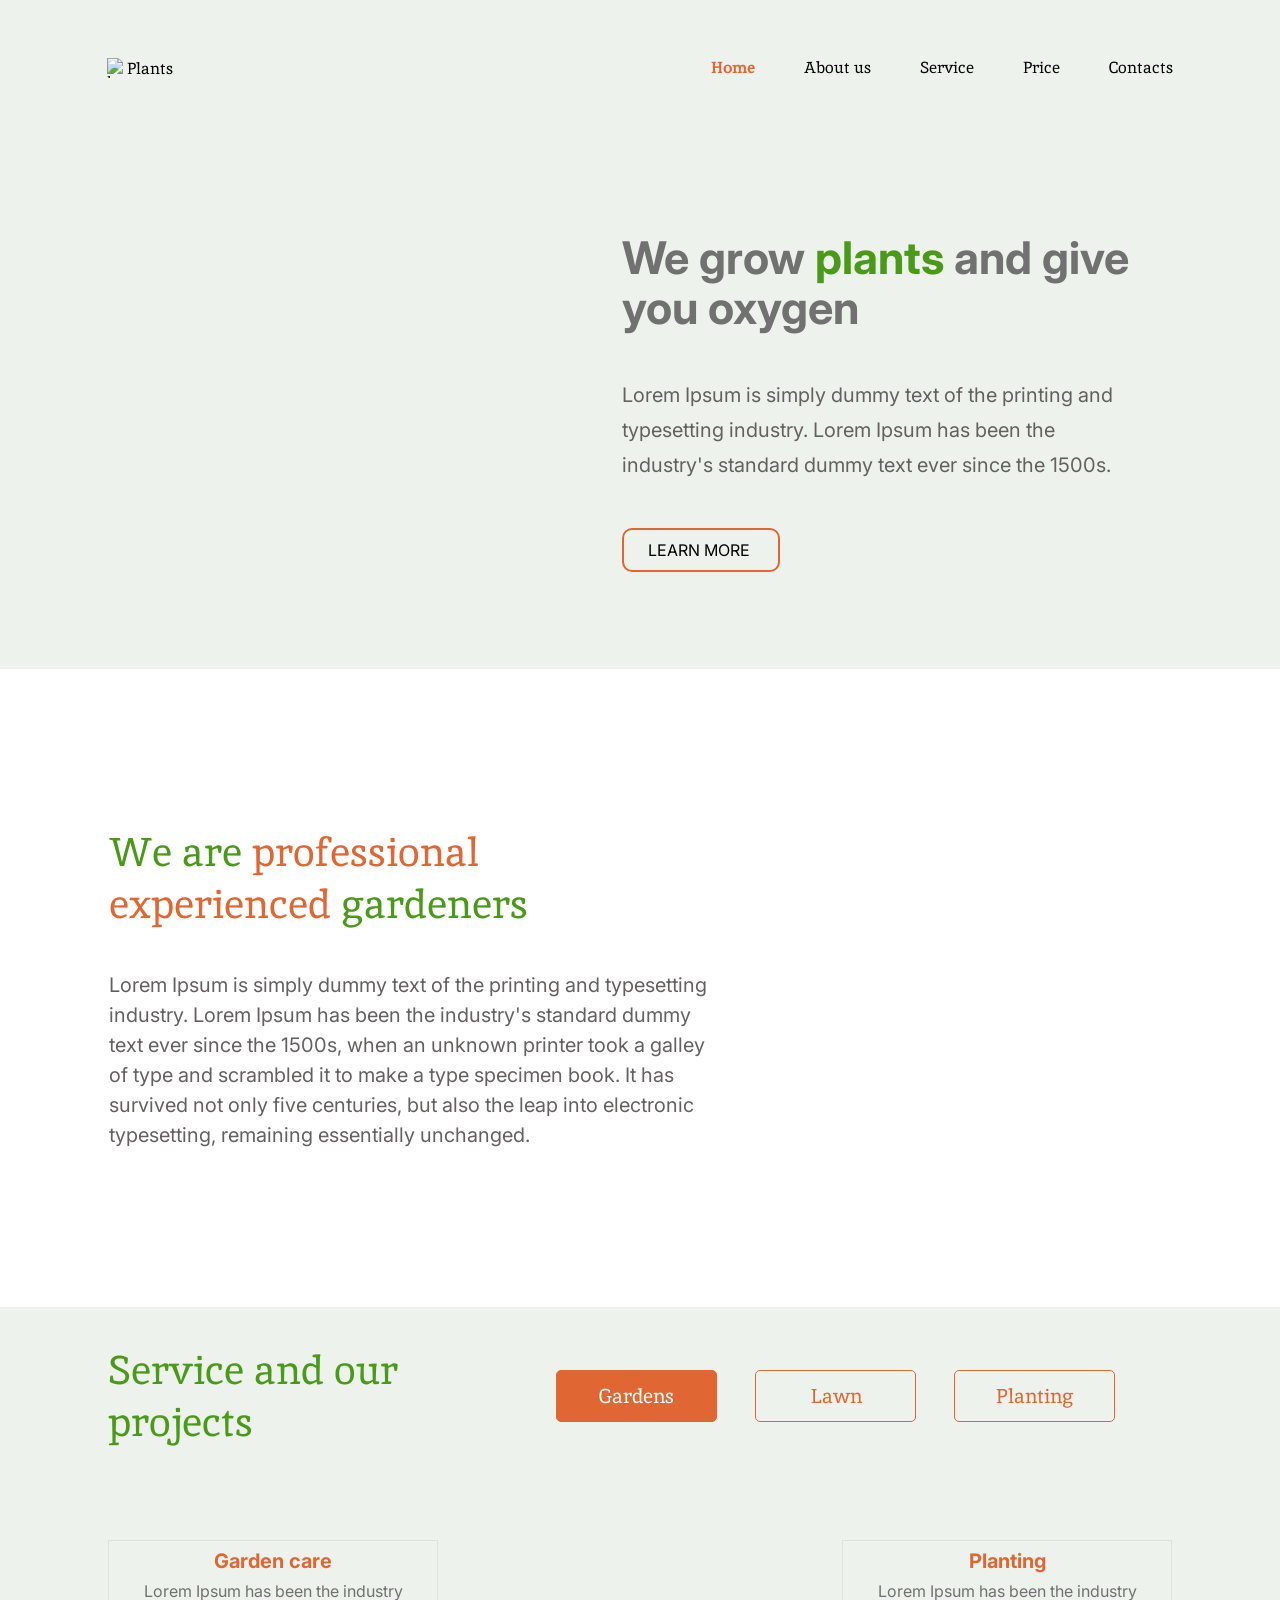
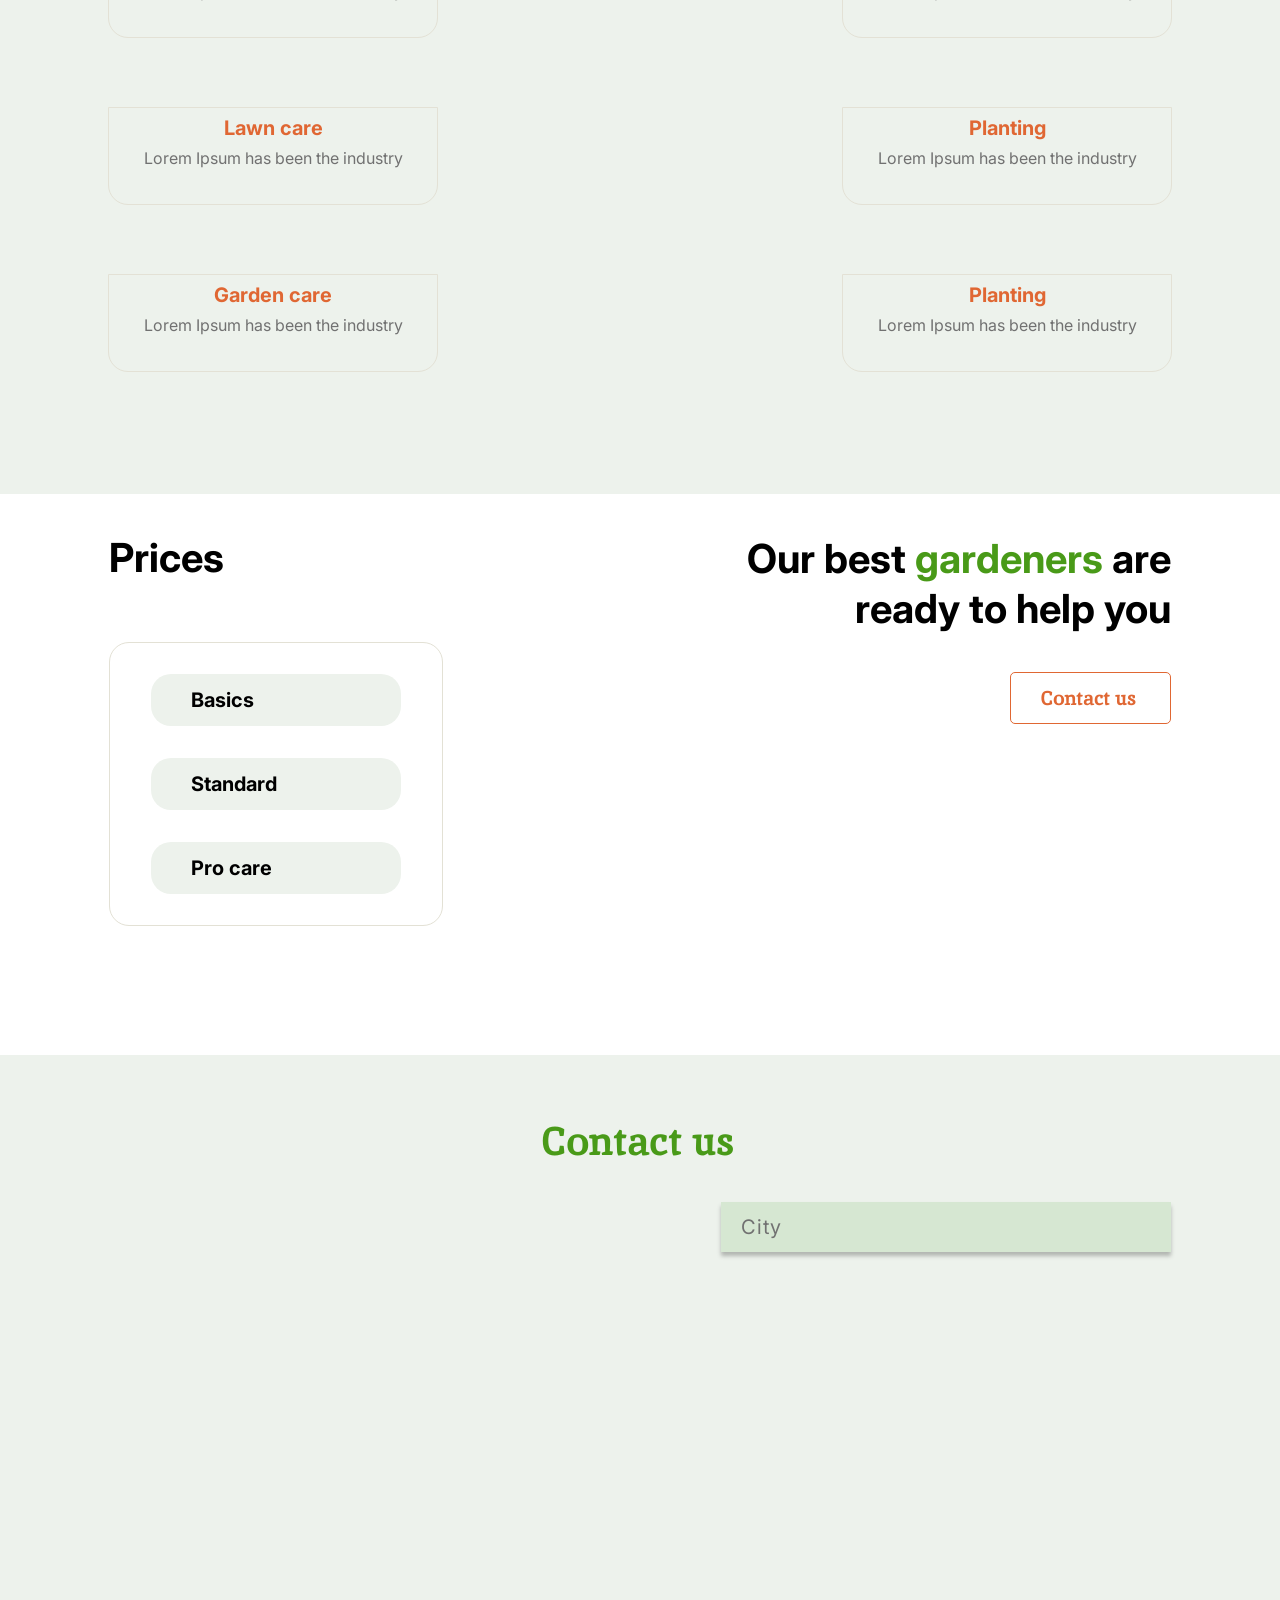
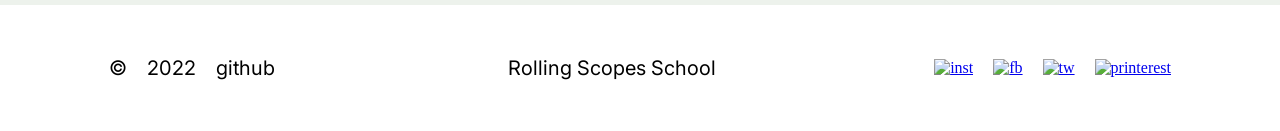
==== commit 8e3a1864: "Merge pull request #11 from rolling-scopes-school/plants-part2 Plants" ====
--- a/plants/index.html
+++ b/plants/index.html
@@ -53,6 +53,7 @@
 						Ipsum has been the industry's standard dummy text ever since the 1500s, when an unknown printer took a
 						galley of type and scrambled it to make a type specimen book. It has survived not only five centuries, but
 						also the leap into electronic typesetting, remaining essentially unchanged.</p>
+					<img src="image/houseplant1.png" alt="houseplant">
 				</div>
 			</div>
 		</section>
@@ -173,6 +174,7 @@
 				<option class="contacts__option" value="Yonkers">Yonkers, NY</option>
 				<option class="contacts__option" value="Sherrill">Sherrill, NY</option>
 			</select>
+			<img src="image/contact_woman1.png" alt="woman">
 		</section>
 	</main>
 	<footer class="footer">
--- a/plants/style.css
+++ b/plants/style.css
@@ -166,7 +166,6 @@
 	display: flex;
 	flex-direction: column;
 	gap: 40px;
-	height: 350px;
 }
 
 .about__title {
@@ -195,6 +194,10 @@
 	max-width: 605px;
 }
 
+.about__card img {
+	display: none;
+}
+
 .service {
 	background-color: #EDF2EC;
 	max-width: 1440px;
@@ -202,7 +205,7 @@
 }
 
 .service__content {
-	padding: 40px 108px;
+	padding: 37px 108px;
 	display: flex;
 	align-items: center;
 }
@@ -304,7 +307,7 @@
 	justify-content: space-between;
 	background-image: url(image/leafs1.png);
 	background-repeat: no-repeat;
-	background-position: top 270.01px right 90px;
+	background-position: right 96px top 261px;
 }
 
 .prices__title {
@@ -552,6 +555,10 @@
 	min-height: 234px;
 }
 
+.contacts img {
+	display: none;
+}
+
 .footer {
 	background-color: white;
 	margin: 38px auto;
@@ -621,7 +628,7 @@
 
 	.welcome {
 		justify-content: flex-start;
-		background-position: top 40px left 438px;
+		background-position: top 45px right 49px;
 		background-size: 280px 254.15px;
 		padding: 43px 51px 70px;
 	}
@@ -650,8 +657,7 @@
 		max-width: 668px;
 		min-height: 743px;
 		padding: 40px 50px 0;
-		background-position: top 430px left 259px;
-    background-size: 250px 258px;
+		background-image: none;
 	}
 
 	.about__card {
@@ -659,7 +665,6 @@
 		flex-direction: column;
 		align-items: center;
 		gap: 51px;
-		height: 350px;
 	}
 
 	.about__title {
@@ -671,6 +676,13 @@
 
 	.about__paragraph {
 		max-width: 668px;
+	}
+
+	.about__card img {
+		display: block;
+		width: 250px;
+		height: 258px;
+		padding: 17px;
 	}
 
 	.service {
@@ -757,10 +769,10 @@
 
 	.contacts {
 		max-width: 768px;
-		background-position: bottom 0 left 294px;
-		background-size: 200px 248.49px;
 		gap: 100px;
 		min-height: 739px;
+		background-image: none;
+		align-items: center;
 	}
 
 	.contacts__title {
@@ -770,6 +782,13 @@
 	.contacts__select {
 		margin: 0 auto;
 		padding: 5px 20px;
+	}
+
+	.contacts img {
+		display: block;
+		width: 200px;
+		height: 248.49px;
+		padding: 149px 0 0 20px;
 	}
 
 	.footer {
@@ -789,12 +808,6 @@
 
 	.footer__link {
 		margin: 0 -7px 0 0;
-	}
-}
-
-@media (max-width: 450px) {
-	.contacts__select {
-		width: 300px;
 	}
 }
 
@@ -873,6 +886,12 @@
 	}
 }
 
+@media (max-width: 450px) {
+	.contacts__select {
+		width: 300px;
+	}
+}
+
 @media (max-width: 380px) {
 
 	.main_blur {
@@ -987,8 +1006,7 @@
 	.about__section {
 		min-height: 486px;
 		padding: 30px 25px 0;
-		background-position: top 339px left 115px;
-    background-size: 150px 147px;
+		background-image: none;
 	}
 
 	.about__card {
@@ -996,7 +1014,6 @@
 		flex-direction: column;
 		align-items: center;
 		gap: 14.55px;
-		height: 350px;
 	}
 
 	.about__title {
@@ -1010,6 +1027,13 @@
 		max-width: 330px;
 		font-size: 15px;
 		line-height: 25px;
+	}
+
+	.about__card img {
+		display: block;
+		width: 150px;
+		height: 147px;
+		margin: -27px 0 0 0;
 	}
 
 	.service {
@@ -1149,8 +1173,6 @@
 
 	.contacts {
 		max-width: 380px;
-		background-position: bottom 0 left 139px;
-		background-size: 100px 124.25px;
 		gap: 80px;
 		min-height: 445px;
 	}
@@ -1169,6 +1191,13 @@
 		padding: 5px 17px;
 	}
 
+	.contacts img {
+		display: block;
+		width: 100px;
+		height: 124.25px;
+		padding: 50px 0 0;
+	}
+
 	.footer {
 		margin: 0;
 		max-width: 380px;
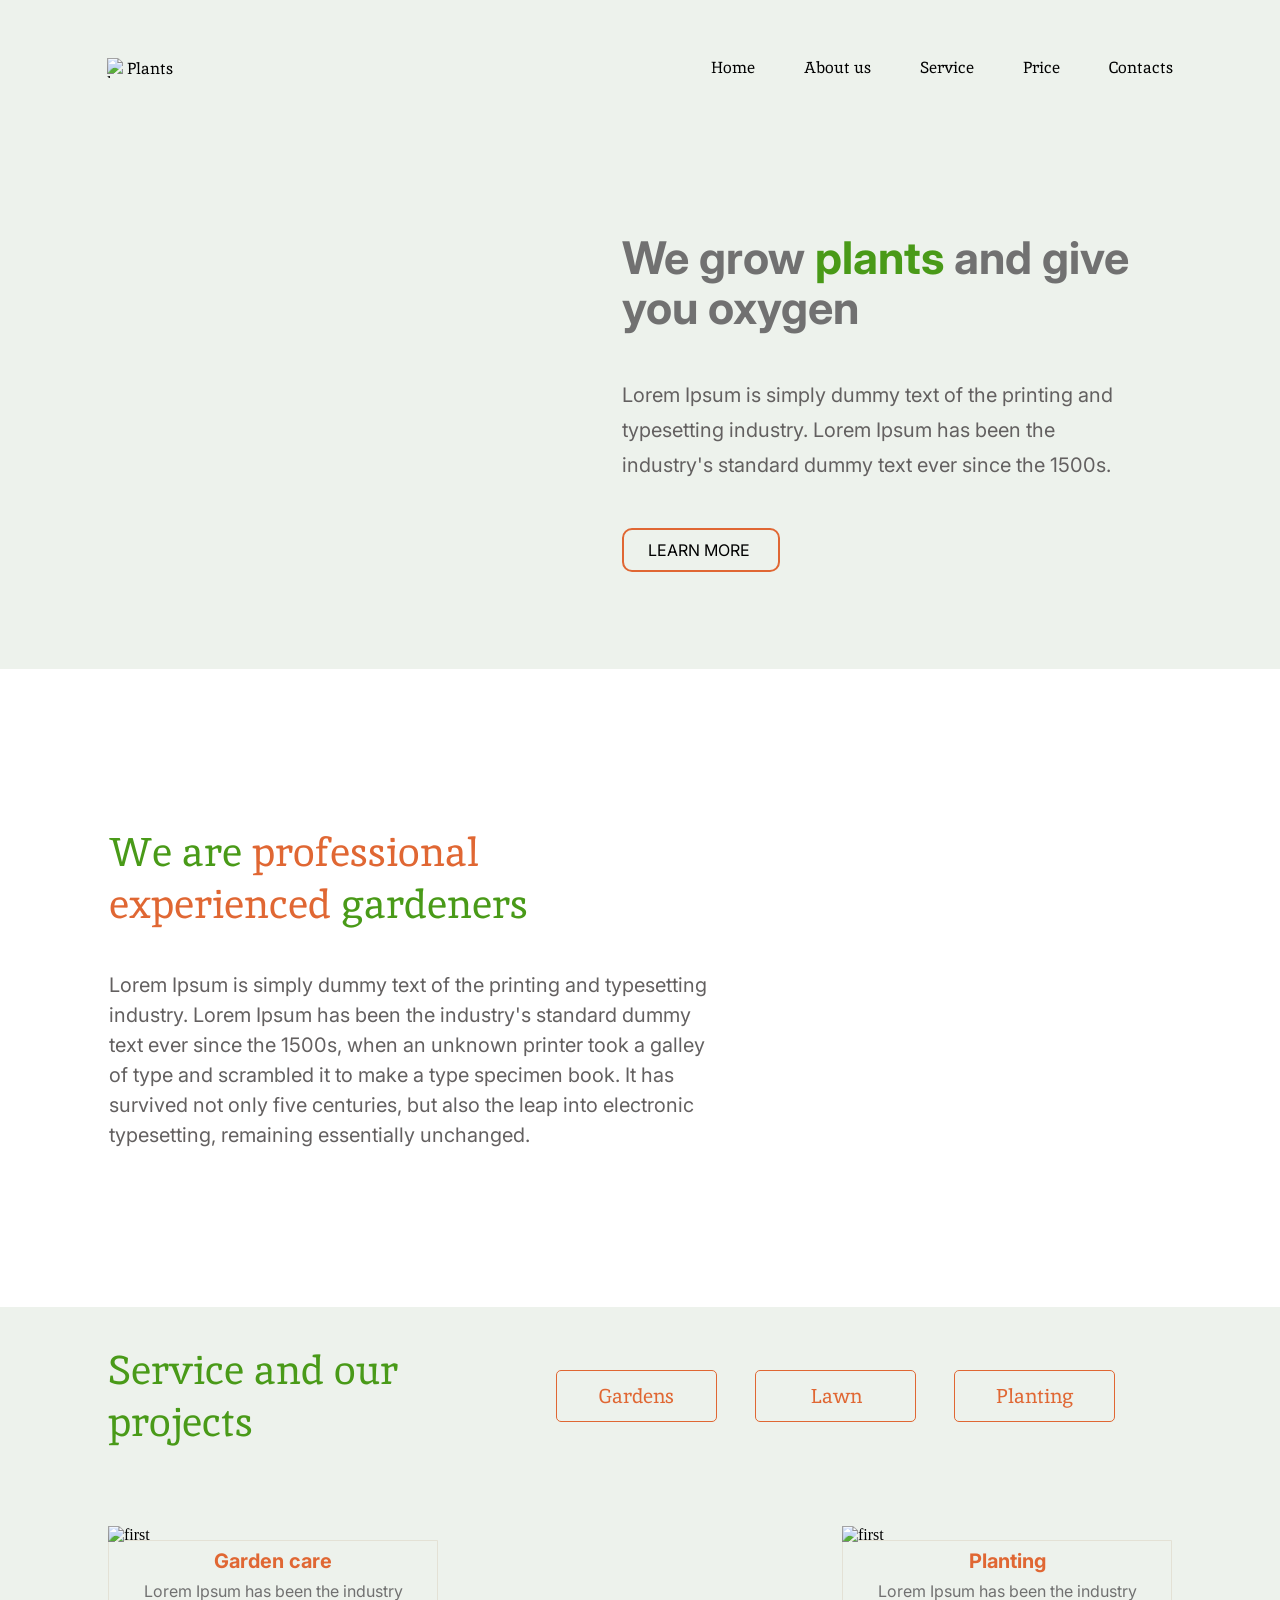
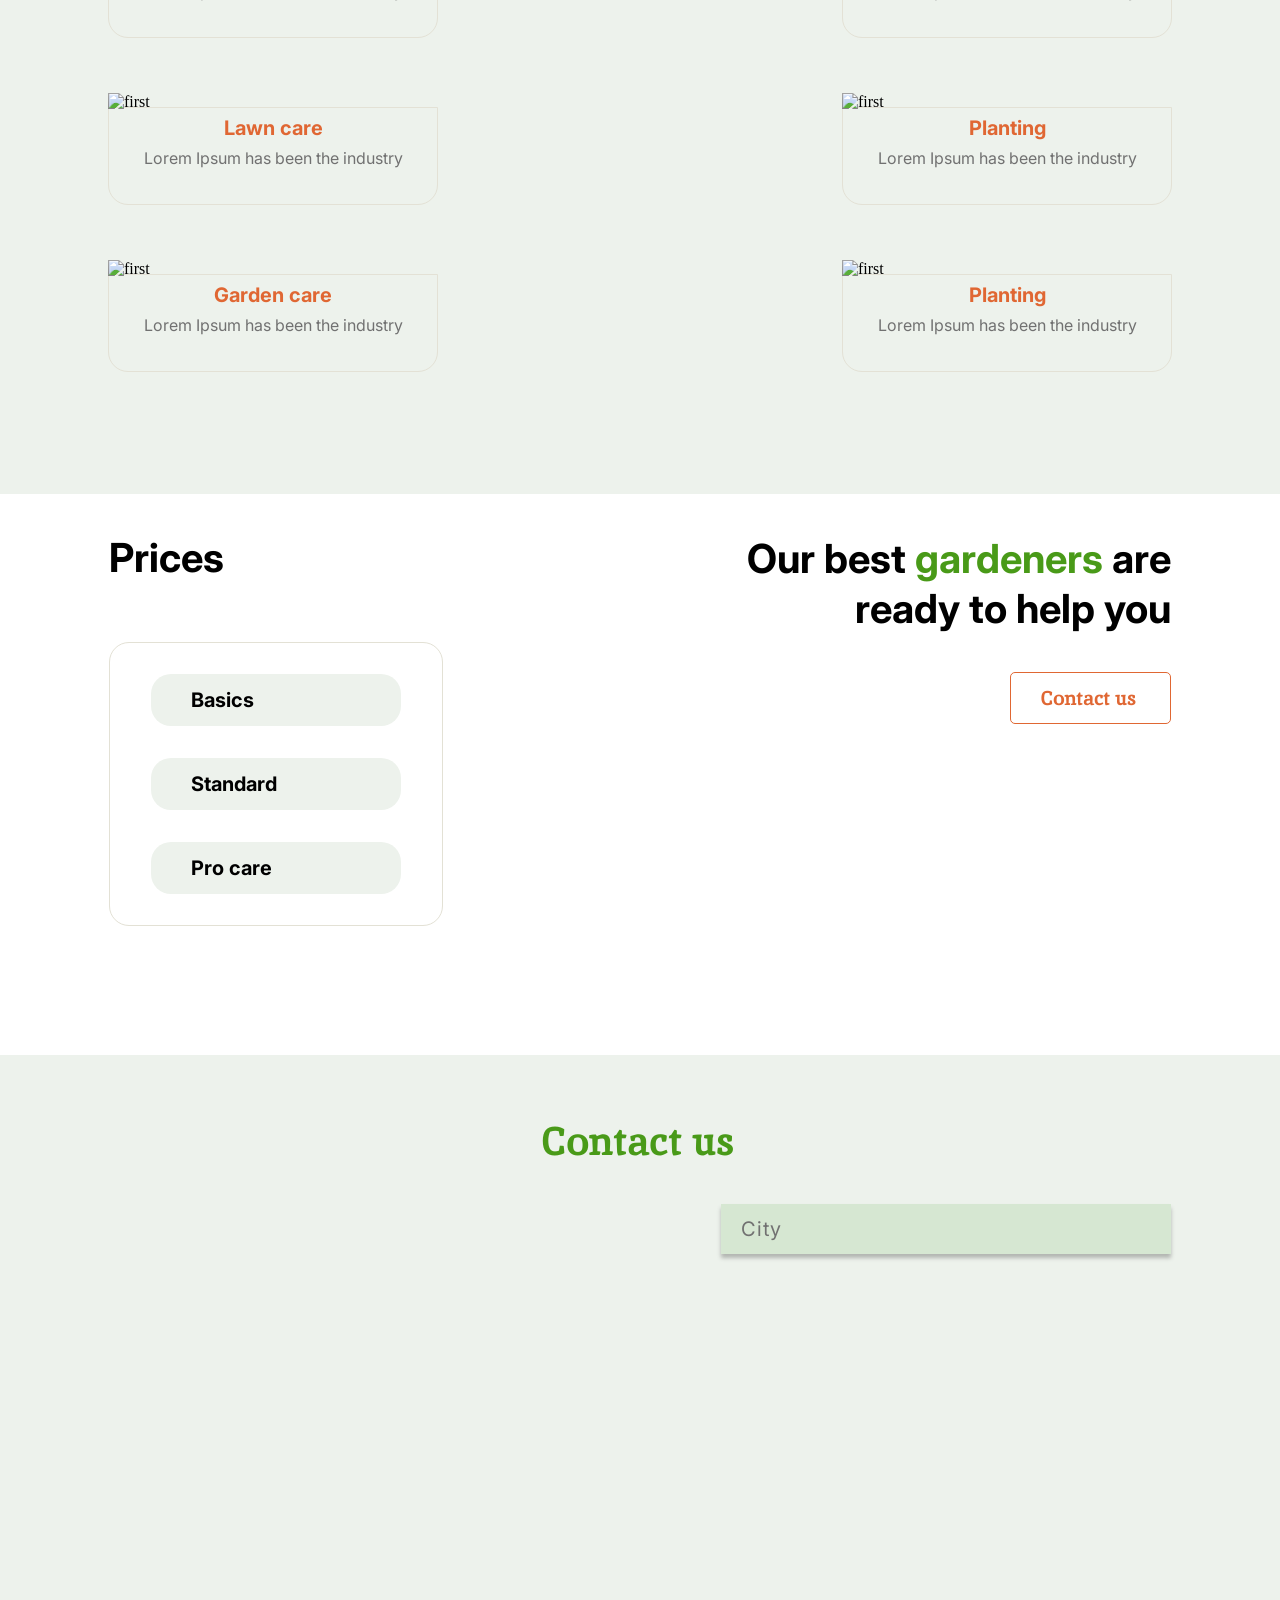
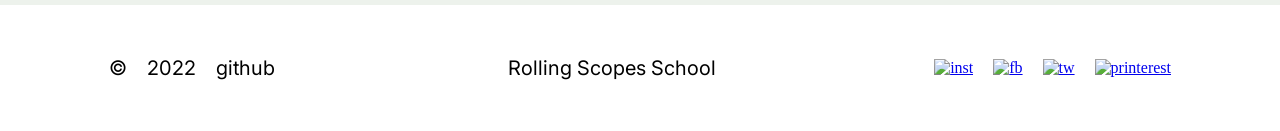
==== commit 1ed739d2: "Merge pull request #13 from rolling-scopes-school/plants-part3 Plants#3" ====
--- a/plants/index.html
+++ b/plants/index.html
@@ -16,7 +16,7 @@
 			<div class="header__logo"><img src="image/logo_vector.svg" alt="logo" width="20" height="20"><a class="header__logo-link" href="#">Plants</a></div>
 			<nav>
 				<ul class="header__nav">
-					<li><a class="header__link header__link_active" href="#">Home</a></li>
+					<li><a class="header__link" href="#">Home</a></li>
 					<li><a class="header__link" href="#about">About us</a></li>
 					<li><a class="header__link" href="#service">Service</a></li>
 					<li><a class="header__link" href="#price">Price</a></li>
@@ -61,7 +61,7 @@
 			<div class="service__content">
 				<h2 class="service__title">Service and our projects</h2>
 				<div class="service__btns">
-					<button class="service__btn service__btn_active">Gardens</button>
+					<button class="service__btn">Gardens</button>
 					<button class="service__btn">Lawn</button>
 					<button class="service__btn">Planting</button>
 				</div>
@@ -135,26 +135,35 @@
 					<h2 class="prices__title">Prices</h2>
 					<div class="prices__card">
 						<ul class="prices__items">
-							<li class="prices__item prices__item_type_bas" tabindex="1"></li>
-							<li class="prices__item prices__item_active">
-								<p class="prices__subtitle">Basics</p>
+							<li class="prices__item" tabindex="1">Basics</li>
+							<li class="prices__item-active prices__item_inactive">
+								<div class="prices__click">
+									<p class="prices__subtitle">Basics</p>
+									<img src="image/accordion_btn2.svg" alt="btn">
+								</div>
 								<p class="prices__paragraph">Release of Letraset sheets containing Lorem Ipsum passages, and more recently</p>
-								<p class="prices__price"><span class="prices__price prices__price_color_orange">$15</span> / per hour</p>
-								<button class="prices__order">Order</button>
+								<p class="prices__price"><span class="prices__price prices__price_price_marker">$15</span> / per hour</p>
+								<button class="prices__order"><a class="prices__link" href="#contacts">Order</a></button>
 							</li>
-							<li class="prices__item prices__item_type_stand" tabindex="1"></li>
-							<li class="prices__item prices__item_active">
-								<p class="prices__subtitle">Standard</p>
+							<li class="prices__item" tabindex="1">Standard</li>
+							<li class="prices__item-active prices__item_inactive">
+								<div class="prices__click">
+									<p class="prices__subtitle">Standard</p>
+									<img src="image/accordion_btn2.svg" alt="btn">
+								</div>
 								<p class="prices__paragraph">Release of Letraset sheets containing Lorem Ipsum passages, and more recently</p>
-								<p class="prices__price"><span class="prices__price prices__price_color_orange">$25</span> / per hour</p>
-								<button class="prices__order">Order</button>
+								<p class="prices__price"><span class="prices__price prices__price_price_marker">$25</span> / per hour</p>
+								<button class="prices__order"><a class="prices__link" href="#contacts">Order</a></button>
 							</li>
-							<li class="prices__item prices__item_type_pro" tabindex="1"></li>
-							<li class="prices__item prices__item_active">
-								<p class="prices__subtitle">Pro care</p>
+							<li class="prices__item" tabindex="1">Pro care</li>
+							<li class="prices__item-active prices__item_inactive">
+								<div class="prices__click">
+									<p class="prices__subtitle">Pro&nbsp;care</p>
+									<img src="image/accordion_btn2.svg" alt="btn">
+								</div>
 								<p class="prices__paragraph">Release of Letraset sheets containing Lorem Ipsum passages, and more recently</p>
-								<p class="prices__price"><span class="prices__price prices__price_color_orange">$35</span> / per hour</p>
-								<button class="prices__order">Order</button>
+								<p class="prices__price"><span class="prices__price prices__price_price_marker">$35</span> / per hour</p>
+								<button class="prices__order"><a class="prices__link" href="#contacts">Order</a></button>
 							</li>
 						</ul>
 					</div>
@@ -167,13 +176,27 @@
 		</section>
 		<section class="contacts" id="contacts">
 			<h2 class="contacts__title">Contact us</h2>
-			<select class="contacts__select contacts__select_city" name="contacts" id="contact">
+			<!-- <select class="contacts__select" name="contacts" id="contact">
 				<option class="contacts__option" value="City" hidden selected>City</option>
 				<option class="contacts__option" value="Canandaigua">Canandaigua, NY</option>
 				<option class="contacts__option" value="New York City">New York City</option>
 				<option class="contacts__option" value="Yonkers">Yonkers, NY</option>
 				<option class="contacts__option" value="Sherrill">Sherrill, NY</option>
-			</select>
+			</select> -->
+
+				<div class="contacts__select">
+					<div class="contacts__dropdown">
+						<button class="contacts__select-button">City</button>
+						<ul class="contacts__list">
+							<li class="contacts__option" data-value="Canandaigua">Canandaigua, NY</li>
+							<li class="contacts__option" data-value="New York City">New York City</li>
+							<li class="contacts__option" data-value="Yonkers">Yonkers, NY</li>
+							<li class="contacts__option" data-value="Sherrill">Sherrill, NY</li>
+						</ul>
+						<input class="contacts__dropdown-hidden" type="text" name="contacts" value="">
+					</div>
+				</div>
+
 			<img src="image/contact_woman1.png" alt="woman">
 		</section>
 	</main>
--- a/plants/style.css
+++ b/plants/style.css
@@ -75,6 +75,11 @@
 	font-weight: 400;
 	font-size: 16px;
 	line-height: 50px;
+}
+
+.header__link:hover {
+	color: #E06733;
+	font-weight: 700;
 }
 
 .header__link_active {
@@ -140,6 +145,7 @@
 	font-size: 16px;
 	line-height: 20px;
 	text-transform: uppercase;
+	cursor: pointer;
 }
 
 .welcome__button:hover {
@@ -240,11 +246,13 @@
 	font-size: 20px;
 	line-height: 26px;
 	color: #E06733;
-}
-
-.service__btn_active {
+	cursor: pointer;
+}
+
+.service__btn:hover, .service__btn_active {
 	background-color: #E06733;
 	color: white;
+	transition-duration: 1s;
 }
 
 .service__services {
@@ -261,6 +269,12 @@
 	width: 330px;
 	margin: 0;
 	padding: 0;
+	transition-duration: 1s;
+}
+
+.service__blur {
+	filter: blur(10px);
+	transition-duration: 1s;
 }
 
 .service__rectangle {
@@ -340,7 +354,7 @@
 	border: 0;
 }
 
-.prices__item:not(:focus){
+.prices__item {
 	box-sizing: border-box;
 	margin: 0;
 	font-family: 'Inter', sans-serif;
@@ -356,46 +370,55 @@
 	background-image: url(image/accordion_btn1.svg);
 	background-repeat: no-repeat;
 	background-position: top 17px right 40px;
-}
-
-.prices__item_type_bas:not(:focus)::before {
-	content: 'Basics';
-}
-
-.prices__item_type_stand:not(:focus)::before {
-	content: 'Standard';
-}
-
-.prices__item_type_pro:not(:focus)::before {
-	content: 'Pro care';
-}
-
-.prices__item:focus::before {
-	content: none;
-}
-
-.prices__item_active {
-	display: none;
-}
-
-.prices__item:focus + .prices__item_active {
-	background-image: url(image/accordion_btn2.svg);
-	background-repeat: no-repeat;
-	background-position: top 17px right 40px;
-	background-color: #D6E7D2;
+	cursor: pointer;
+}
+
+.prices__item-active {
 	display: block;
 	margin: -34px 0 0;
-}
-
-.prices__subtitle {
-	margin: 0;
-	padding: 0 0 12px 0;
+	box-sizing: border-box;
+	margin: 0;
 	font-family: 'Inter', sans-serif;
 	font-style: normal;
 	font-weight: 700;
 	font-size: 20px;
 	line-height: 20px;
 	color: #000000;
+	background-color: #EDF2EC;
+	border-radius: 20px;
+	padding: 16px 110px 16px 40px;
+	width: 250px;
+}
+
+.prices__item_inactive {
+	display: none;
+}
+
+.prices__click {
+	display: flex;
+	gap: 64px;
+  justify-content: space-between;
+  align-items: flex-start;
+	cursor: pointer;
+}
+
+.prices__items .prices__item-active:nth-child(2) .prices__click:only-of-type {
+	gap: 89px;
+}
+
+.prices__items .prices__item-active:last-child .prices__click:last-of-type {
+	gap: 75px;
+}
+
+.prices__subtitle {
+	margin: 0;
+	padding: 0 0 12px 0;
+	font-family: 'Inter', sans-serif;
+	font-style: normal;
+	font-weight: 700;
+	font-size: 20px;
+	line-height: 20px;
+	color: #000000;
 }
 
 .prices__paragraph {
@@ -420,7 +443,10 @@
 	line-height: 20px;
 }
 
-.prices__price_color_orange {
+.prices__price_price_marker {
+	font-weight: 700;
+	font-size: 16px;
+	line-height: 20px;
 	color: #E06733;
 }
 
@@ -430,12 +456,16 @@
 	font-weight: 700;
 	font-size: 14px;
 	line-height: 20px;
-	color: #717171;
 	background: #FFFFFF;
 	border-radius: 10px;
 	border: 1px;
 	padding: 3px 20px;
 	margin: 12px 0 0;
+}
+
+.prices__link {
+	text-decoration: none;
+	color: #717171;
 }
 
 .prices__contact {
@@ -474,6 +504,7 @@
 	font-size: 20px;
 	line-height: 26px;
 	color: #E06733;
+	cursor: pointer;
 }
 
 .prices__button:hover {
@@ -508,6 +539,107 @@
 }
 
 .contacts__select {
+	align-self: flex-end;
+	margin: 0 109px 0 0;
+}
+
+.contacts__select-button {
+	box-sizing: border-box;
+	position: relative;
+	text-align: left;
+	width: 450px;
+	background: #D6E7D2;
+	padding: 5px 20px;
+	border: none;
+	font-family: 'Inter', sans-serif;
+	font-style: normal;
+	font-weight: 400;
+	font-size: 20px;
+	line-height: 40px;
+	letter-spacing: 0.05em;
+	color: #717171;
+	cursor: pointer;
+	border-radius: 0px;
+	box-shadow: 0px 4px 4px rgba(0, 0, 0, 0.25);
+}
+
+.contacts__select-button::after {
+	content: '';
+	position: absolute;
+	background-image: url(image/accordion_btn.svg);
+	background-repeat: no-repeat;
+	pointer-events: none;
+	width: 16px;
+	height: 16px;
+	top: 17px;
+	right: 35px;
+}
+
+.contacts__dropdown {
+	position: relative;
+}
+
+.contacts__list {
+	display: none;
+	position: absolute;
+	margin: 0;
+	padding: 32px;
+	list-style: none;
+	background: #DCE9D9;
+	overflow: hidden;
+	width: 86%;
+	z-index: 1;
+}
+
+.contacts__list_visible {
+	display: flex;
+  flex-direction: column;
+  gap: 11px;
+}
+
+.contacts__option {
+	margin: -3px;
+	padding: 0;
+	font-family: 'Inter', sans-serif;
+	font-weight: 400;
+	font-size: 16px;
+	line-height: 40px;
+	color: #499A18;
+	border-bottom: 1px solid #D9D9D9;
+	cursor: pointer;
+}
+
+.contacts__option:hover {
+	color: #717171;
+	border-bottom: 1px solid #717171;
+}
+
+.contacts__dropdown-hidden {
+	display: none;
+}
+
+.contacts__select-button:focus,  .contacts__select-button_active {
+	background-color: #C1E698;
+	outline: none;
+	box-shadow: none;
+}
+
+.contacts__select-button:focus::after, .contacts__select-button_active::after {
+	position: absolute;
+	content: '';
+	pointer-events: none;
+	width: 16px;
+	height: 16px;
+	top: 17px;
+	right: 35px;
+	background-image: url(image/arrow.svg);
+	background-repeat: no-repeat;
+	background-color: #C1E698;
+	outline: none;
+	box-shadow: none;
+}
+
+/* .contacts__select {
 	width: 450px;
 	align-self: flex-end;
 	margin: -2px 109px 0 0;
@@ -529,6 +661,8 @@
 	line-height: 40px;
 	letter-spacing: 0.05em;
 	color: #717171;
+	outline: none;
+	cursor: pointer;
 }
 
 .contacts__select:focus {
@@ -553,7 +687,7 @@
 	outline: none;
 	border: 0;
 	min-height: 234px;
-}
+} */
 
 .contacts img {
 	display: none;
@@ -610,7 +744,6 @@
 	margin: 0;
 	padding: 0;
 }
-
 
 @media (max-width: 768px) {
 
@@ -781,7 +914,16 @@
 
 	.contacts__select {
 		margin: 0 auto;
+	}
+
+	.contacts__select-button {
+		box-sizing: border-box;
 		padding: 5px 20px;
+		width: 300px;
+	}
+
+	.contacts__list {
+		width: 79%;
 	}
 
 	.contacts img {
@@ -887,8 +1029,13 @@
 }
 
 @media (max-width: 450px) {
-	.contacts__select {
+
+	.contacts__select-button {
 		width: 300px;
+	}
+
+	.contacts__list {
+		width: 79%;
 	}
 }
 
@@ -1183,12 +1330,9 @@
     line-height: 32.57px;
 	}
 
-	.contacts__select {
-		margin: 2px auto;
-		max-width: 300px;
-		min-width: 300px;
-		background-position: top 17px right 20px;
+	.contacts__select-button {
 		padding: 5px 17px;
+		width: 300px;
 	}
 
 	.contacts img {
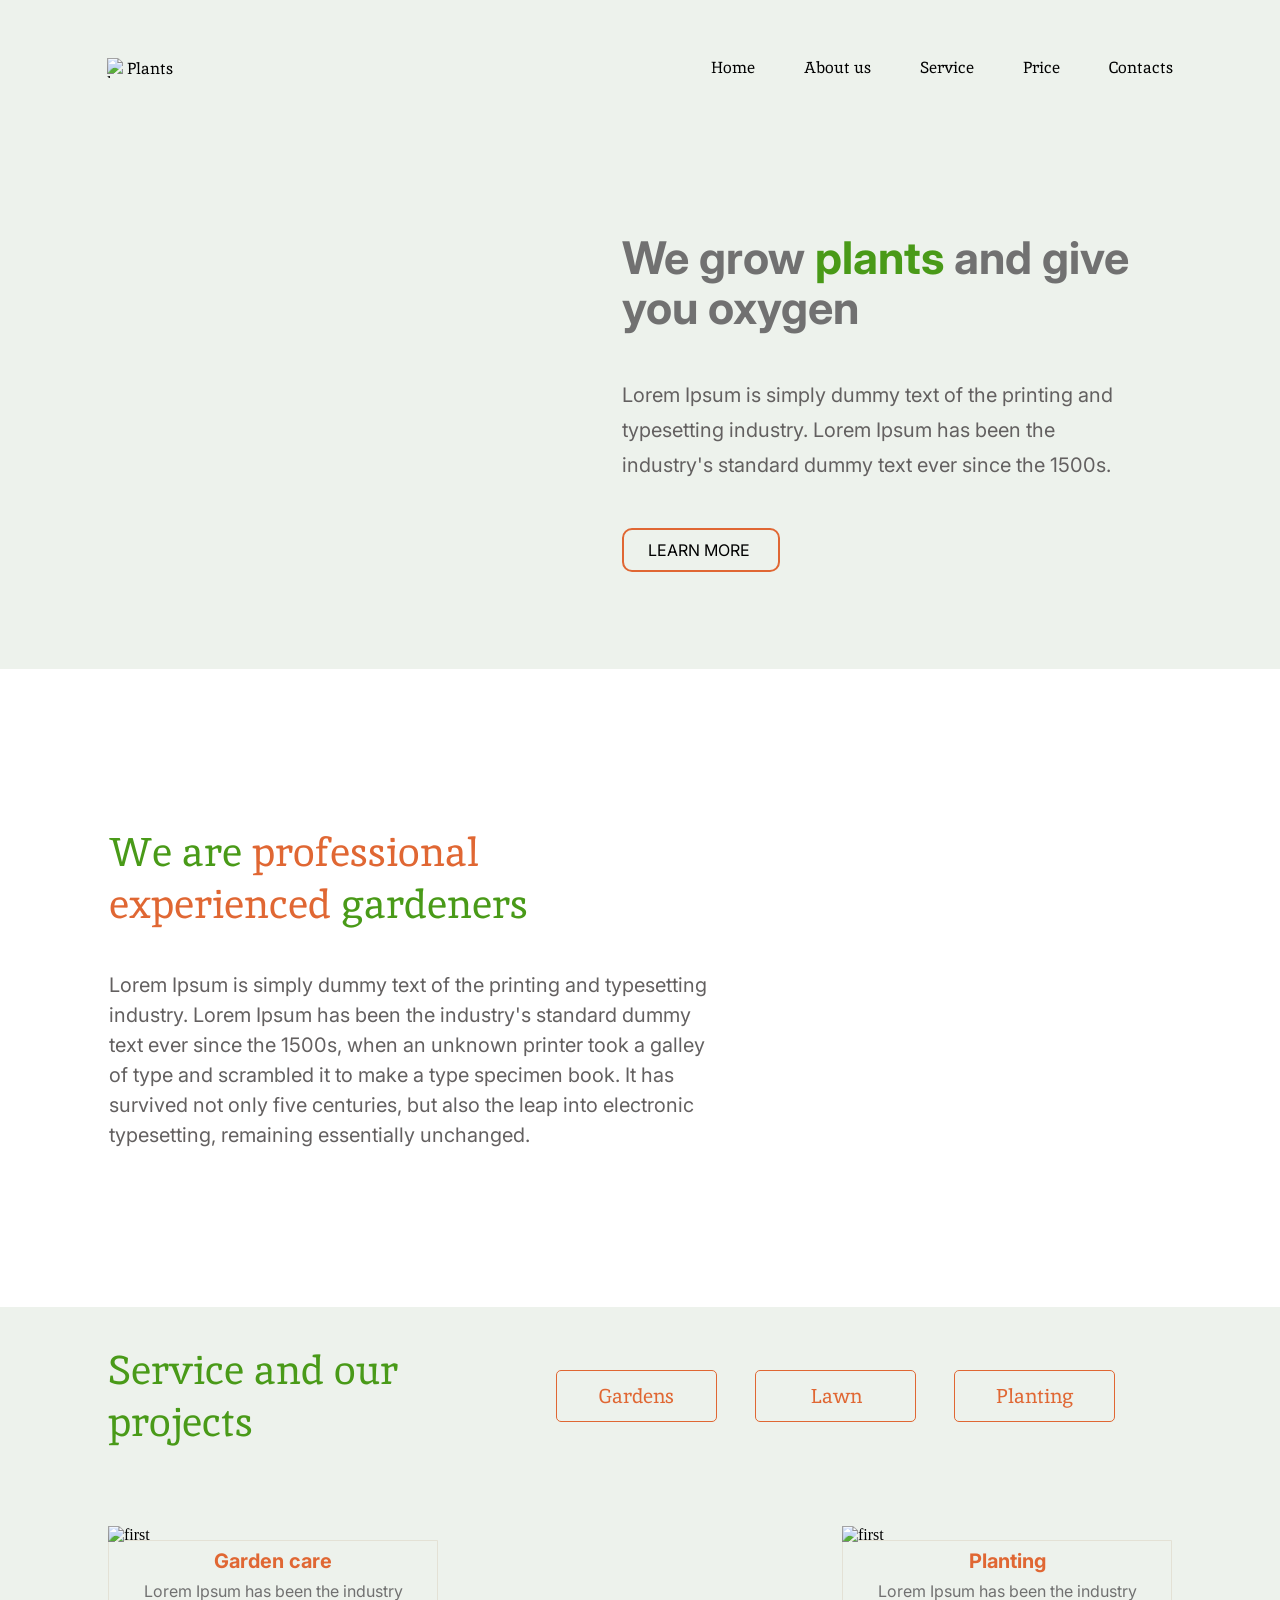
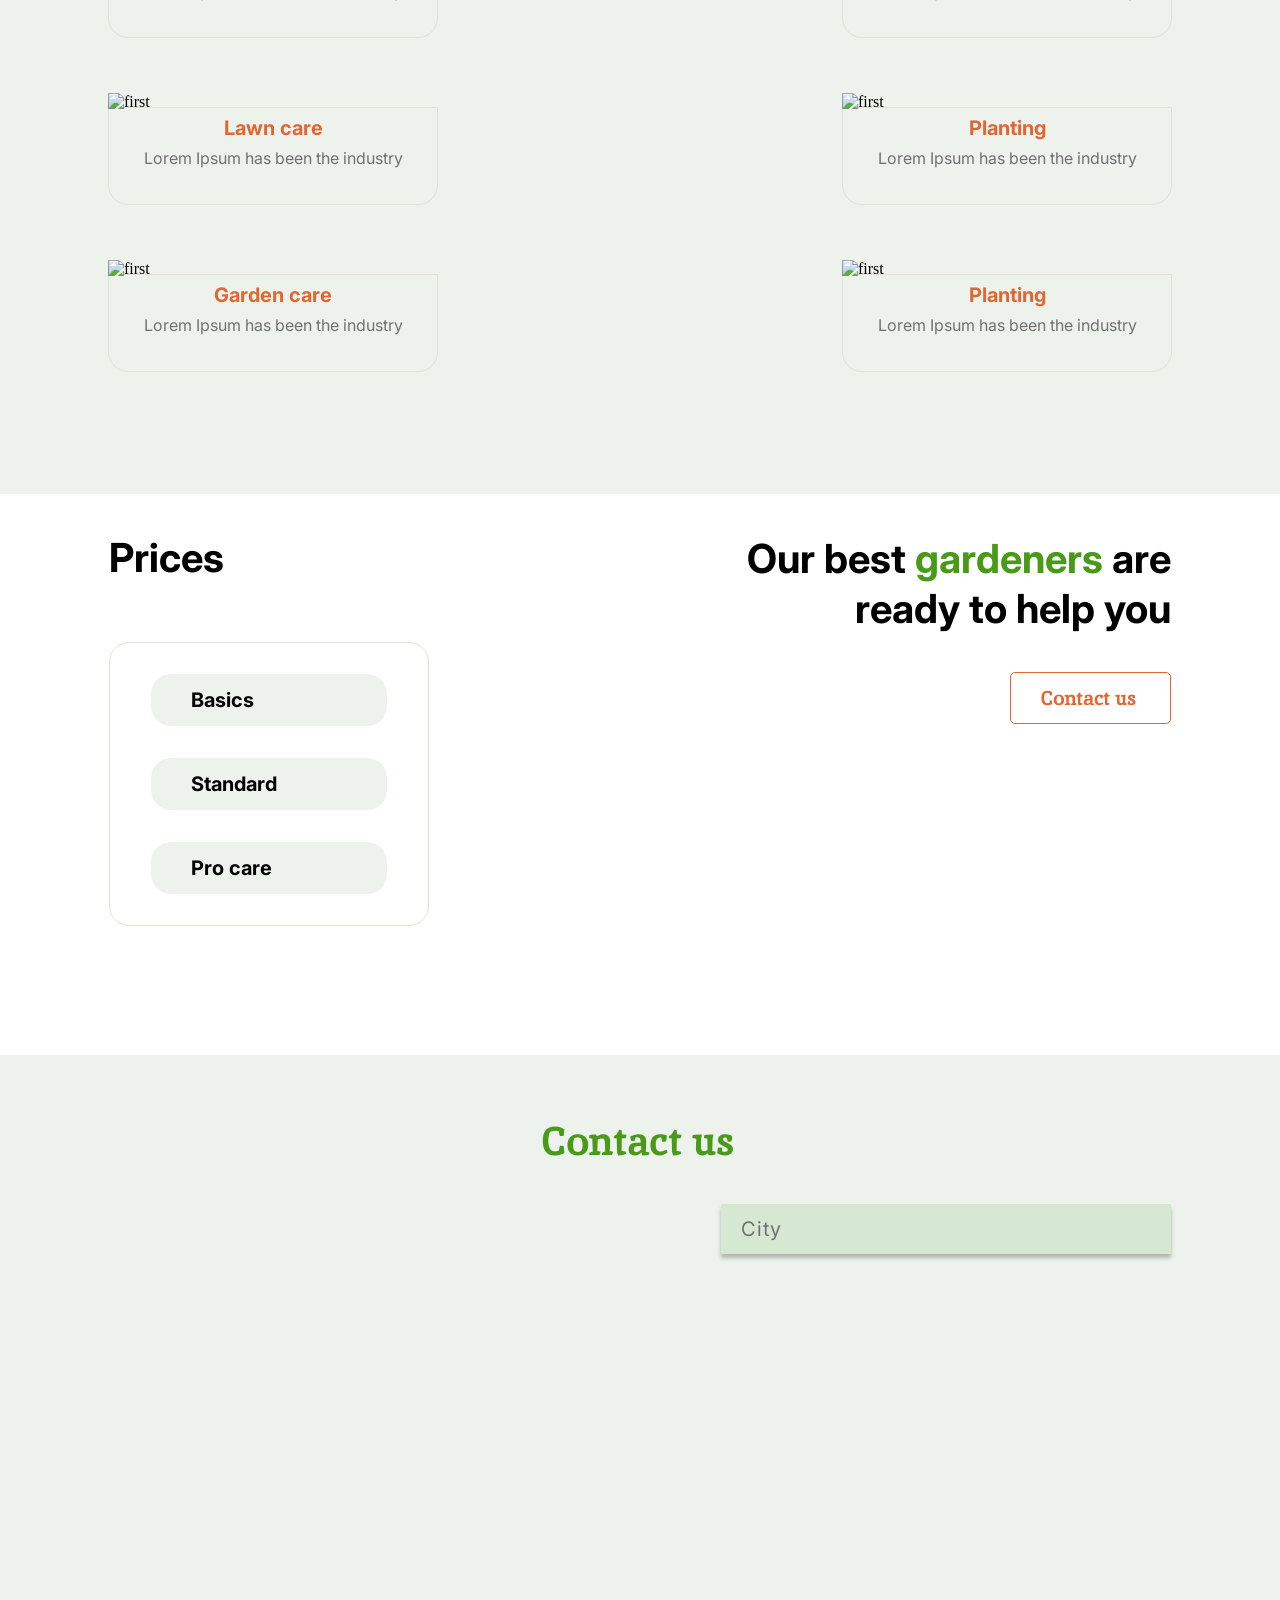
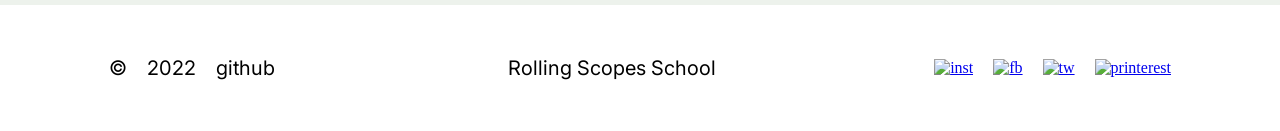
==== commit afee8054: "Merge pull request #15 from rolling-scopes-school/plants-part3 Plants#3" ====
--- a/plants/index.html
+++ b/plants/index.html
@@ -188,12 +188,27 @@
 					<div class="contacts__dropdown">
 						<button class="contacts__select-button">City</button>
 						<ul class="contacts__list">
-							<li class="contacts__option" data-value="Canandaigua">Canandaigua, NY</li>
+							<li class="contacts__option" data-value="Canandaigua, NY">Canandaigua, NY</li>
 							<li class="contacts__option" data-value="New York City">New York City</li>
-							<li class="contacts__option" data-value="Yonkers">Yonkers, NY</li>
-							<li class="contacts__option" data-value="Sherrill">Sherrill, NY</li>
+							<li class="contacts__option" data-value="Yonkers, NY">Yonkers, NY</li>
+							<li class="contacts__option" data-value="Sherrill, NY">Sherrill, NY</li>
 						</ul>
 						<input class="contacts__dropdown-hidden" type="text" name="contacts" value="">
+					</div>
+					<div class="contacts__wrapper-card">
+						<div class="contacts__card">
+							<div class="contacts__column">
+								<p class="contacts__label">City:</p>
+								<p class="contacts__label">Phone:</p>
+								<p class="contacts__label">Office address:</p>
+							</div>
+							<div class="contacts__column">
+								<p class="contacts__pick">Canandaigua, NY</p>
+								<p class="contacts__pick">+1	585	393 0001</p>
+								<p class="contacts__pick">151 Charlotte Street</p>
+							</div>
+						</div>
+						<a class="contacts__card-button" href="#" >Call us</a>
 					</div>
 				</div>
 
--- a/plants/style.css
+++ b/plants/style.css
@@ -310,12 +310,14 @@
 }
 
 .prices {
+	box-sizing: border-box;
 	background-color: white;
 	max-width: 1440px;
 	margin: 0 auto;
 }
 
 .prices__wrapper {
+	box-sizing: border-box;
 	padding: 0 109px;
 	display: flex;
 	justify-content: space-between;
@@ -339,7 +341,7 @@
 	box-sizing: border-box;
 	border: 1px solid #E3E1D5;
 	border-radius: 20px;
-	width: 334px;
+	max-width: 334px;
 	margin: 60px 0 128.98px;
 }
 
@@ -355,6 +357,27 @@
 }
 
 .prices__item {
+	box-sizing: border-box;
+	margin: 0;
+	font-family: 'Inter', sans-serif;
+	font-style: normal;
+	font-weight: 700;
+	font-size: 20px;
+	line-height: 20px;
+	color: #000000;
+	background-color: #EDF2EC;
+	border-radius: 20px;
+	padding: 16px 110px 16px 40px;
+	max-width: 250px;
+	background-image: url(image/accordion_btn1.svg);
+	background-repeat: no-repeat;
+	background-position: top 17px right 40px;
+	cursor: pointer;
+}
+
+.prices__item-active {
+	display: block;
+	margin: -34px 0 0;
 	box-sizing: border-box;
 	margin: 0;
 	font-family: 'Inter', sans-serif;
@@ -367,27 +390,6 @@
 	border-radius: 20px;
 	padding: 16px 110px 16px 40px;
 	width: 250px;
-	background-image: url(image/accordion_btn1.svg);
-	background-repeat: no-repeat;
-	background-position: top 17px right 40px;
-	cursor: pointer;
-}
-
-.prices__item-active {
-	display: block;
-	margin: -34px 0 0;
-	box-sizing: border-box;
-	margin: 0;
-	font-family: 'Inter', sans-serif;
-	font-style: normal;
-	font-weight: 700;
-	font-size: 20px;
-	line-height: 20px;
-	color: #000000;
-	background-color: #EDF2EC;
-	border-radius: 20px;
-	padding: 16px 110px 16px 40px;
-	width: 250px;
 }
 
 .prices__item_inactive {
@@ -559,7 +561,7 @@
 	letter-spacing: 0.05em;
 	color: #717171;
 	cursor: pointer;
-	border-radius: 0px;
+	border-radius: 0;
 	box-shadow: 0px 4px 4px rgba(0, 0, 0, 0.25);
 }
 
@@ -575,6 +577,12 @@
 	right: 35px;
 }
 
+.contacts__select-button_not-focus {
+	content: '';
+	background-color: #C1E698;
+	box-shadow: none;
+}
+
 .contacts__dropdown {
 	position: relative;
 }
@@ -618,13 +626,13 @@
 	display: none;
 }
 
-.contacts__select-button:focus,  .contacts__select-button_active {
+.contacts__select-button:focus, .contacts__select-button_active {
 	background-color: #C1E698;
 	outline: none;
 	box-shadow: none;
 }
 
-.contacts__select-button:focus::after, .contacts__select-button_active::after {
+.contacts__select-button:focus::after {
 	position: absolute;
 	content: '';
 	pointer-events: none;
@@ -634,9 +642,81 @@
 	right: 35px;
 	background-image: url(image/arrow.svg);
 	background-repeat: no-repeat;
-	background-color: #C1E698;
 	outline: none;
 	box-shadow: none;
+}
+
+.contacts__select-button_active::after {
+	position: absolute;
+	content: '';
+	pointer-events: none;
+	width: 16px;
+	height: 16px;
+	top: 17px;
+	right: 35px;
+	background-image: url(image/accordion_btn.svg);
+	background-repeat: no-repeat;
+	outline: none;
+	box-shadow: none;
+}
+
+.contacts__wrapper-card {
+	display: none;
+	box-sizing: border-box;
+	background: #EDF2EC;
+	border: 1px solid #000000;
+	border-radius: 20px;
+	margin: 47px 0 0 0;
+	padding: 14px 33px 32px;
+	gap: 13px;
+}
+
+.contacts__wrapper-card-active {
+	display: flex;
+	flex-direction: column;
+}
+
+.contacts__card {
+	display: flex;
+	gap: 17px;
+}
+
+.contacts__column {
+	display: flex;
+	flex-direction: column;
+	font-family: 'Inter', sans-serif;
+	font-weight: 400;
+	font-size: 16px;
+	line-height: 10px;
+}
+
+.contacts__pick {
+	color: #717171;
+}
+
+.contacts__card-button {
+	box-sizing: border-box;
+	width: 122px;
+	height: 26px;
+	border: 1px solid #E06733;
+	border-radius: 5px;
+	background-color: transparent;
+	align-self: center;
+	font-family: 'Inika', sans-serif;
+	font-weight: 700;
+	font-size: 10px;
+	line-height: 13.03px;
+	text-align: center;
+	color: #717171;
+	cursor: pointer;
+	text-decoration: none;
+	padding: 5px 0;
+}
+
+.contacts__card-button:hover {
+	background-color: #E06733;
+	color: white;
+	transition-duration: 1s;
 }
 
 /* .contacts__select {
@@ -874,19 +954,30 @@
 	}
 
 	.prices__wrapper {
-		padding: 0 49px 36px;
+		padding: 41px 49px 164px;
 		background-position: top 322px right 38px;
 		flex-wrap: wrap;
+	}
+
+	.prices__left {
+		display: flex;
+		flex-direction: column;
+		gap: 57px;
 	}
 
 	.prices__title {
 		font-size: 35px;
 		line-height: 42.36px;
-		margin: 0 14px;
+		margin: 0;
+		padding: 0 15px;
+	}
+
+	.prices__card {
+		margin: 0;
 	}
 
 	.prices__items {
-		gap: 29px;
+		gap: 30px;
 	}
 
 	.prices__contact {
@@ -896,7 +987,7 @@
 	.prices__second-title {
 		font-size: 25px;
 		line-height: 35px;
-		padding: 140px 0 0;
+		padding: 100px 0 0;
 		max-width: 296px;
 	}
 
@@ -919,11 +1010,11 @@
 	.contacts__select-button {
 		box-sizing: border-box;
 		padding: 5px 20px;
-		width: 300px;
+		width: 450px;
 	}
 
 	.contacts__list {
-		width: 79%;
+		width: 86%;
 	}
 
 	.contacts img {
@@ -1031,11 +1122,11 @@
 @media (max-width: 450px) {
 
 	.contacts__select-button {
-		width: 300px;
+		width: 380px;
 	}
 
 	.contacts__list {
-		width: 79%;
+		width: 83%;
 	}
 }
 
@@ -1286,12 +1377,11 @@
 
 	.prices__card {
 		width: 224px;
-		height: 235px;
     padding: 0;
 		margin: 0;
 	}
 
-	.prices__item:not(:focus) {
+	.prices__item {
 		width: 180px;
 		font-size: 15px;
 		padding: 15.91px 61px 15.91px 30px;
@@ -1330,9 +1420,17 @@
     line-height: 32.57px;
 	}
 
+	.contacts__select {
+    width: 300px;
+	}
+	
 	.contacts__select-button {
 		padding: 5px 17px;
 		width: 300px;
+	}
+
+	.contacts__list {
+		width: 79%;
 	}
 
 	.contacts img {
